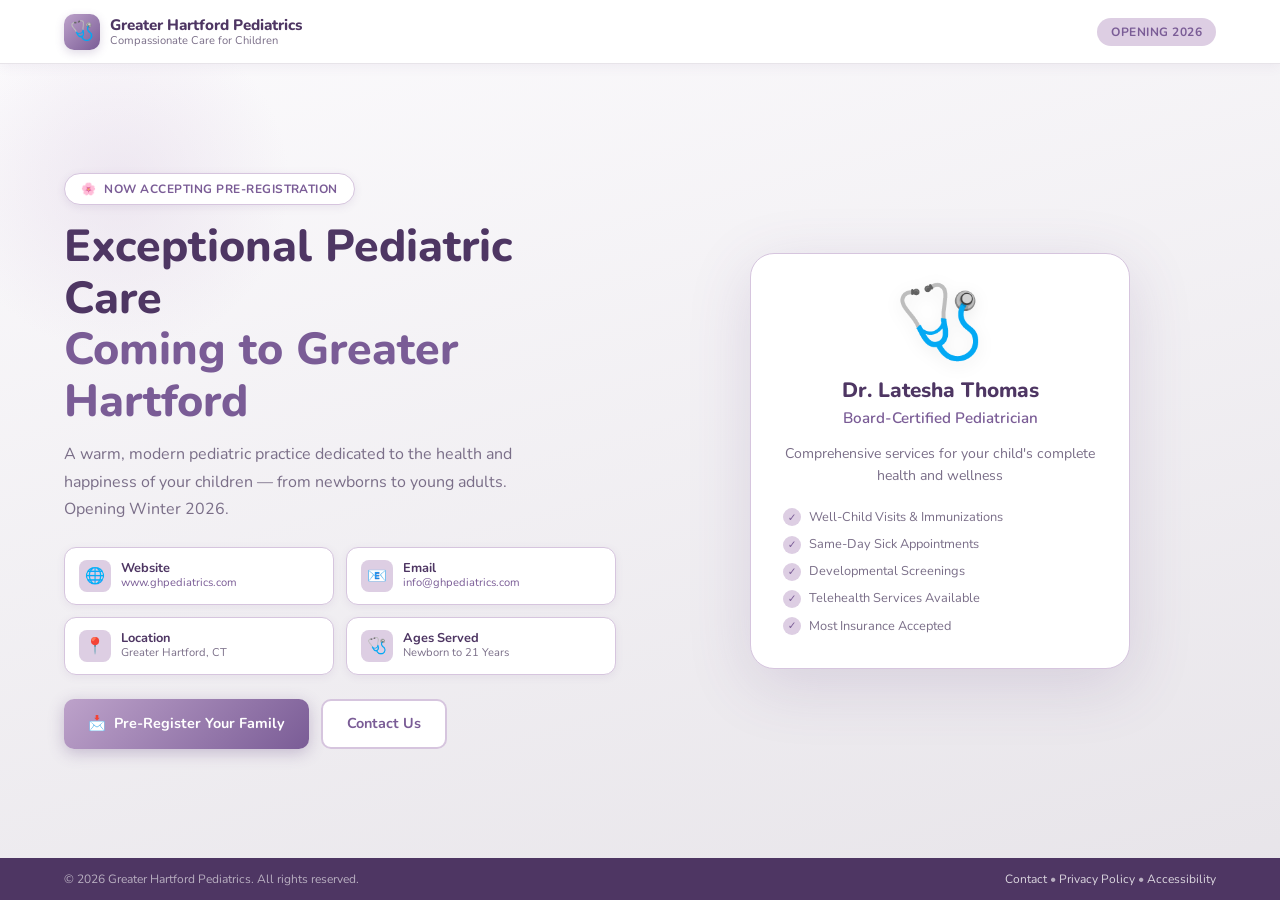
==== index.html @ 03adbbd9 "Add files via upload" ====
<!DOCTYPE html>
<html lang="en">
<head>
  <meta charset="UTF-8" />
  <meta name="viewport" content="width=device-width, initial-scale=1.0" />
  <title>Greater Hartford Pediatrics — Opening 2026 | Compassionate Care for Children</title>
  <meta name="description" content="Greater Hartford Pediatrics is a new pediatric practice opening in 2026, providing comprehensive, compassionate care for children from newborn to age 21.">
  <style>
    @import url('https://fonts.googleapis.com/css2?family=Nunito:wght@400;600;700;800&display=swap');

    *, *::before, *::after { box-sizing: border-box; margin: 0; padding: 0; }

    :root {
      --white:        #FFFFFF;
      --off-white:    #FCFBFD;
      --orchid-light: #E7E4E9;
      --orchid:       #D6C5DE;
      --lavender:     #DDCEE3;
      --purple:       #BDA2CA;
      --purple-dark:  #7a5c96;
      --purple-deep:  #4e3663;
      --text:         #3d2b4e;
      --text-muted:   #7a6e88;
      --font: 'Calibri', 'Nunito', 'Segoe UI', system-ui, sans-serif;
    }

    html, body { height: 100%; overflow: hidden; }
    body {
      font-family: var(--font);
      background: linear-gradient(165deg, var(--off-white) 0%, var(--orchid-light) 100%);
      color: var(--text);
      line-height: 1.5;
      display: flex; flex-direction: column;
    }

    /* Skip to main content for screen readers */
    .skip-link {
      position: absolute; top: -40px; left: 0;
      background: var(--purple-deep); color: #fff;
      padding: 8px 16px; text-decoration: none;
      z-index: 1000; border-radius: 0 0 4px 0;
    }
    .skip-link:focus { top: 0; outline: 3px solid var(--purple); }

    /* Header */
    header {
      background: var(--white);
      border-bottom: 1px solid var(--orchid-light);
      padding: 0 5vw;
      height: 64px;
      display: flex; align-items: center; justify-content: space-between;
      box-shadow: 0 2px 12px rgba(98,68,130,.07);
      flex-shrink: 0;
    }
    .logo {
      display: flex; align-items: center; gap: 10px;
      text-decoration: none; color: var(--purple-deep);
    }
    .logo-mark {
      width: 36px; height: 36px; border-radius: 10px;
      background: linear-gradient(135deg, var(--purple), var(--purple-dark));
      display: flex; align-items: center; justify-content: center;
      font-size: 1.2rem; flex-shrink: 0;
      box-shadow: 0 3px 10px rgba(98,68,130,.2);
    }
    .logo-text { font-size: .95rem; font-weight: 800; line-height: 1.2; }
    .logo-sub { display: block; font-size: .7rem; color: var(--text-muted); font-weight: 400; }
    .status-badge {
      background: var(--lavender); color: var(--purple-dark);
      padding: 5px 14px; border-radius: 20px;
      font-size: .75rem; font-weight: 700; letter-spacing: .04em;
      text-transform: uppercase;
    }

    /* Main content */
    main {
      flex: 1;
      display: grid;
      grid-template-columns: 1fr 1fr;
      align-items: center;
      padding: 0 5vw;
      gap: 48px;
      position: relative;
      overflow: hidden;
    }
    main::before {
      content: '';
      position: absolute; top: -80px; left: -80px;
      width: 400px; height: 400px; border-radius: 50%;
      background: radial-gradient(circle, var(--lavender) 0%, transparent 60%);
      opacity: .4; pointer-events: none;
    }

    /* Content section */
    .content { position: relative; z-index: 1; }
    .chip {
      display: inline-flex; align-items: center; gap: 8px;
      background: var(--white);
      border: 1px solid var(--orchid);
      color: var(--purple-dark);
      padding: 6px 16px; border-radius: 20px;
      font-size: .75rem; font-weight: 700; letter-spacing: .04em;
      text-transform: uppercase; margin-bottom: 16px;
      box-shadow: 0 2px 8px rgba(98,68,130,.1);
    }
    h1 {
      font-size: clamp(1.8rem, 3.5vw, 2.8rem);
      font-weight: 800; line-height: 1.15;
      color: var(--purple-deep);
      margin-bottom: 14px;
    }
    h1 .highlight { color: var(--purple-dark); }
    .tagline {
      font-size: 1rem; color: var(--text-muted);
      max-width: 480px; margin-bottom: 24px;
      line-height: 1.7;
    }

    /* Info grid */
    .info-grid {
      display: grid;
      grid-template-columns: 1fr 1fr;
      gap: 12px;
      margin-bottom: 24px;
    }
    .info-item {
      background: var(--white);
      border: 1px solid var(--orchid);
      border-radius: 12px;
      padding: 12px 14px;
      display: flex; align-items: center; gap: 10px;
      box-shadow: 0 2px 8px rgba(98,68,130,.08);
    }
    .info-icon {
      width: 32px; height: 32px; border-radius: 8px;
      background: var(--lavender);
      display: flex; align-items: center; justify-content: center;
      font-size: 1rem; flex-shrink: 0;
    }
    .info-item .text { flex: 1; }
    .info-item strong {
      display: block; font-size: .8rem; font-weight: 700;
      color: var(--purple-deep); line-height: 1.2;
    }
    .info-item span {
      display: block; font-size: .7rem;
      color: var(--text-muted); line-height: 1.3;
    }
    .info-item a {
      color: var(--purple-dark);
      text-decoration: none;
      transition: color .2s;
    }
    .info-item a:hover { color: var(--purple-deep); text-decoration: underline; }
    .info-item a:focus { outline: 2px solid var(--purple); outline-offset: 2px; }

    /* CTA */
    .cta-buttons {
      display: flex; gap: 12px; flex-wrap: wrap;
    }
    .btn {
      display: inline-flex; align-items: center; gap: 8px;
      padding: 12px 24px; border-radius: 10px;
      font-family: var(--font); font-size: .9rem; font-weight: 700;
      border: none; cursor: pointer;
      text-decoration: none;
      transition: transform .15s, box-shadow .2s, background .2s, border-color .2s;
    }
    .btn:focus-visible { outline: 3px solid var(--purple); outline-offset: 3px; }
    .btn:active { transform: translateY(0); }
    .btn-primary {
      background: linear-gradient(135deg, var(--purple), var(--purple-dark));
      color: #fff;
      box-shadow: 0 4px 16px rgba(98,68,130,.3);
    }
    .btn-primary:hover {
      background: linear-gradient(135deg, var(--purple-dark), var(--purple-deep));
      transform: translateY(-2px);
      box-shadow: 0 8px 24px rgba(98,68,130,.35);
    }
    .btn-secondary {
      background: var(--white);
      color: var(--purple-dark);
      border: 2px solid var(--orchid);
    }
    .btn-secondary:hover {
      border-color: var(--purple);
      background: var(--orchid-light);
      transform: translateY(-2px);
    }

    /* Visual section */
    .visual {
      position: relative; z-index: 1;
      display: flex; align-items: center; justify-content: center;
    }
    .visual-card {
      background: var(--white);
      border-radius: 24px;
      padding: 32px;
      text-align: center;
      max-width: 380px;
      box-shadow: 0 16px 64px rgba(98,68,130,.16);
      border: 1px solid var(--orchid);
    }
    .icon-large {
      font-size: 4.5rem;
      line-height: 1;
      margin-bottom: 20px;
      filter: drop-shadow(0 4px 8px rgba(0,0,0,.08));
    }
    .visual-card h2 {
      font-size: 1.3rem;
      font-weight: 800;
      color: var(--purple-deep);
      margin-bottom: 6px;
      line-height: 1.2;
    }
    .visual-card .subtitle {
      font-size: .95rem;
      font-weight: 600;
      color: var(--purple-dark);
      margin-bottom: 14px;
      line-height: 1.3;
    }
    .visual-card p {
      font-size: .88rem;
      color: var(--text-muted);
      line-height: 1.6;
      margin-bottom: 20px;
    }
    .feature-list {
      list-style: none;
      display: flex;
      flex-direction: column;
      gap: 8px;
      text-align: left;
    }
    .feature-list li {
      display: flex;
      align-items: center;
      gap: 8px;
      font-size: .8rem;
      color: var(--text-muted);
    }
    .check {
      width: 18px; height: 18px;
      background: var(--lavender);
      border-radius: 50%;
      display: flex; align-items: center; justify-content: center;
      color: var(--purple-dark);
      font-size: .65rem;
      font-weight: 700;
      flex-shrink: 0;
    }

    /* Footer */
    footer {
      background: var(--purple-deep);
      color: rgba(255,255,255,.6);
      padding: 12px 5vw;
      display: flex;
      align-items: center;
      justify-content: space-between;
      font-size: .75rem;
      flex-shrink: 0;
      gap: 16px;
      flex-wrap: wrap;
    }
    footer a {
      color: rgba(255,255,255,.8);
      text-decoration: none;
      transition: color .2s;
    }
    footer a:hover { color: #fff; }
    footer a:focus { outline: 2px solid var(--purple); outline-offset: 2px; }

    /* Responsive */
    @media (max-width: 900px) {
      main {
        grid-template-columns: 1fr;
        padding: 24px 5vw;
        gap: 32px;
      }
      .visual { display: none; }
      h1 { font-size: 2rem; }
      .info-grid { grid-template-columns: 1fr; gap: 10px; }
    }
    @media (max-width: 600px) {
      header { padding: 0 4vw; height: 56px; }
      .logo-text { font-size: .85rem; }
      .logo-mark { width: 32px; height: 32px; font-size: 1rem; }
      .status-badge { font-size: .68rem; padding: 4px 10px; }
      main { padding: 20px 4vw; }
      h1 { font-size: 1.6rem; }
      .tagline { font-size: .9rem; }
      .cta-buttons { flex-direction: column; }
      .btn { width: 100%; justify-content: center; }
      footer { font-size: .7rem; padding: 10px 4vw; }
    }

    /* Focus management for accessibility */
    *:focus-visible {
      outline: 2px solid var(--purple);
      outline-offset: 2px;
    }

    /* Ensure sufficient contrast */
    @media (prefers-contrast: high) {
      :root {
        --text: #000;
        --text-muted: #3d2b4e;
        --purple-deep: #2d1a3e;
      }
    }

    /* Reduced motion support */
    @media (prefers-reduced-motion: reduce) {
      *, *::before, *::after {
        animation-duration: 0.01ms !important;
        animation-iteration-count: 1 !important;
        transition-duration: 0.01ms !important;
      }
    }
  </style>
</head>
<body>
  <!-- Skip to main content link for keyboard navigation -->
  <a href="#main-content" class="skip-link">Skip to main content</a>

  <!-- Header -->
  <header role="banner">
    <a href="https://www.ghpediatrics.com" class="logo" aria-label="Greater Hartford Pediatrics Home">
      <div class="logo-mark" role="img" aria-label="Medical care icon">🩺</div>
      <div class="logo-text">
        Greater Hartford Pediatrics
        <span class="logo-sub">Compassionate Care for Children</span>
      </div>
    </a>
    <div class="status-badge" role="status" aria-label="Practice opening status">Opening 2026</div>
  </header>

  <!-- Main content -->
  <main id="main-content" role="main">
    <div class="content">
      <div class="chip" role="status">
        <span aria-hidden="true">🌸</span>
        <span>Now Accepting Pre-Registration</span>
      </div>

      <h1>
        Exceptional Pediatric Care<br>
        <span class="highlight">Coming to Greater Hartford</span>
      </h1>

      <p class="tagline">
        A warm, modern pediatric practice dedicated to the health and happiness of your children — from newborns to young adults. Opening Winter 2026.
      </p>

      <!-- Information grid -->
      <div class="info-grid">
        <div class="info-item">
          <div class="info-icon" aria-hidden="true">🌐</div>
          <div class="text">
            <strong>Website</strong>
            <span><a href="https://www.ghpediatrics.com">www.ghpediatrics.com</a></span>
          </div>
        </div>

        <div class="info-item">
          <div class="info-icon" aria-hidden="true">📧</div>
          <div class="text">
            <strong>Email</strong>
            <span><a href="mailto:info@ghpediatrics.com">info@ghpediatrics.com</a></span>
          </div>
        </div>

        <div class="info-item">
          <div class="info-icon" aria-hidden="true">📍</div>
          <div class="text">
            <strong>Location</strong>
            <span>Greater Hartford, CT</span>
          </div>
        </div>

        <div class="info-item">
          <div class="info-icon" aria-hidden="true">🩺</div>
          <div class="text">
            <strong>Ages Served</strong>
            <span>Newborn to 21 Years</span>
          </div>
        </div>
      </div>

      <!-- Call to action -->
      <div class="cta-buttons">
        <a href="mailto:info@ghpediatrics.com?subject=Pre-Registration%20Interest&body=Dear%20Greater%20Hartford%20Pediatrics%2C%0D%0A%0D%0AI%20would%20like%20to%20pre-register%20my%20family%20for%20your%20practice.%0D%0A%0D%0AParent%20Name%3A%20%0D%0A%0D%0AChildren's%20Ages%3A%20%0D%0A%0D%0AInsurance%20Carrier%3A%20%0D%0A%0D%0ACity%3A%20%0D%0A%0D%0APhone%20Number%3A%20%0D%0A%0D%0AEmail%3A%20%0D%0A%0D%0AThank%20you!" class="btn btn-primary" aria-label="Pre-register your family via email">
          <span aria-hidden="true">📩</span>
          Pre-Register Your Family
        </a>
        <a href="mailto:info@ghpediatrics.com" class="btn btn-secondary" aria-label="Contact us via email">
          Contact Us
        </a>
      </div>
    </div>

    <!-- Visual card -->
    <div class="visual">
      <div class="visual-card">
        <div class="icon-large" role="img" aria-label="Pediatric care icon">🩺</div>
        <h2>Dr. Latesha Thomas</h2>
        <p class="subtitle">Board-Certified Pediatrician</p>
        <p>Comprehensive services for your child's complete health and wellness</p>
        <ul class="feature-list">
          <li><span class="check" aria-hidden="true">✓</span> <span>Well-Child Visits & Immunizations</span></li>
          <li><span class="check" aria-hidden="true">✓</span> <span>Same-Day Sick Appointments</span></li>
          <li><span class="check" aria-hidden="true">✓</span> <span>Developmental Screenings</span></li>
          <li><span class="check" aria-hidden="true">✓</span> <span>Telehealth Services Available</span></li>
          <li><span class="check" aria-hidden="true">✓</span> <span>Most Insurance Accepted</span></li>
        </ul>
      </div>
    </div>
  </main>

  <!-- Footer -->
  <footer role="contentinfo">
    <span>&copy; 2026 Greater Hartford Pediatrics. All rights reserved.</span>
    <nav aria-label="Footer navigation">
      <a href="mailto:info@ghpediatrics.com">Contact</a>
      <span aria-hidden="true">•</span>
      <a href="#privacy">Privacy Policy</a>
      <span aria-hidden="true">•</span>
      <a href="#accessibility">Accessibility</a>
    </nav>
  </footer>

  <script>
    // Form validation for email links (accessibility enhancement)
    document.addEventListener('DOMContentLoaded', function() {
      // Announce dynamic content to screen readers
      const statusBadge = document.querySelector('[role="status"]');
      if (statusBadge) {
        statusBadge.setAttribute('aria-live', 'polite');
      }
    });
  </script>
</body>
</html>
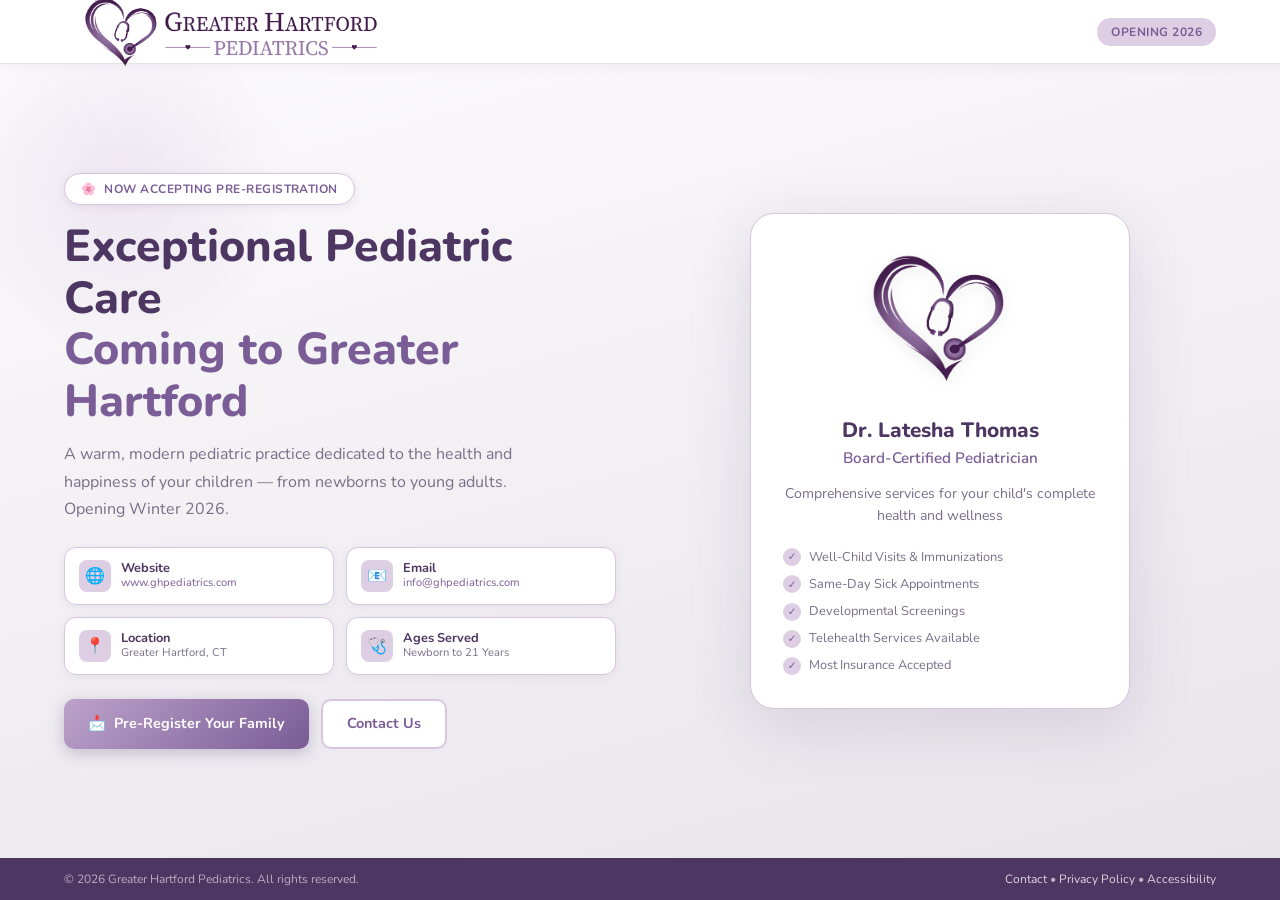
==== commit afdb96aa: "Add files via upload" ====
--- a/index.html
+++ b/index.html
@@ -331,11 +331,7 @@
   <!-- Header -->
   <header role="banner">
     <a href="https://www.ghpediatrics.com" class="logo" aria-label="Greater Hartford Pediatrics Home">
-      <div class="logo-mark" role="img" aria-label="Medical care icon">🩺</div>
-      <div class="logo-text">
-        Greater Hartford Pediatrics
-        <span class="logo-sub">Compassionate Care for Children</span>
-      </div>
+      <img src="icon_brand_horizontal.png" alt="Greater Hartford Pediatrics" style="height: 110px; width: auto;" />
     </a>
     <div class="status-badge" role="status" aria-label="Practice opening status">Opening 2026</div>
   </header>
@@ -394,7 +390,7 @@
 
       <!-- Call to action -->
       <div class="cta-buttons">
-        <a href="mailto:info@ghpediatrics.com?subject=Pre-Registration%20Interest&body=Dear%20Greater%20Hartford%20Pediatrics%2C%0D%0A%0D%0AI%20would%20like%20to%20pre-register%20my%20family%20for%20your%20practice.%0D%0A%0D%0AParent%20Name%3A%20%0D%0A%0D%0AChildren's%20Ages%3A%20%0D%0A%0D%0AInsurance%20Carrier%3A%20%0D%0A%0D%0ACity%3A%20%0D%0A%0D%0APhone%20Number%3A%20%0D%0A%0D%0AEmail%3A%20%0D%0A%0D%0AThank%20you!" class="btn btn-primary" aria-label="Pre-register your family via email">
+        <a href="https://forms.gle/T2b1rYKg3tCvn9UZ8" target="_blank" rel="noopener noreferrer" class="btn btn-primary" aria-label="Pre-register your family">
           <span aria-hidden="true">📩</span>
           Pre-Register Your Family
         </a>
@@ -407,7 +403,7 @@
     <!-- Visual card -->
     <div class="visual">
       <div class="visual-card">
-        <div class="icon-large" role="img" aria-label="Pediatric care icon">🩺</div>
+        <img src="logo.png" alt="Greater Hartford Pediatrics Logo" style="width: 160px; height: auto; margin-bottom: 20px; filter: drop-shadow(0 4px 8px rgba(0,0,0,.08));" />
         <h2>Dr. Latesha Thomas</h2>
         <p class="subtitle">Board-Certified Pediatrician</p>
         <p>Comprehensive services for your child's complete health and wellness</p>
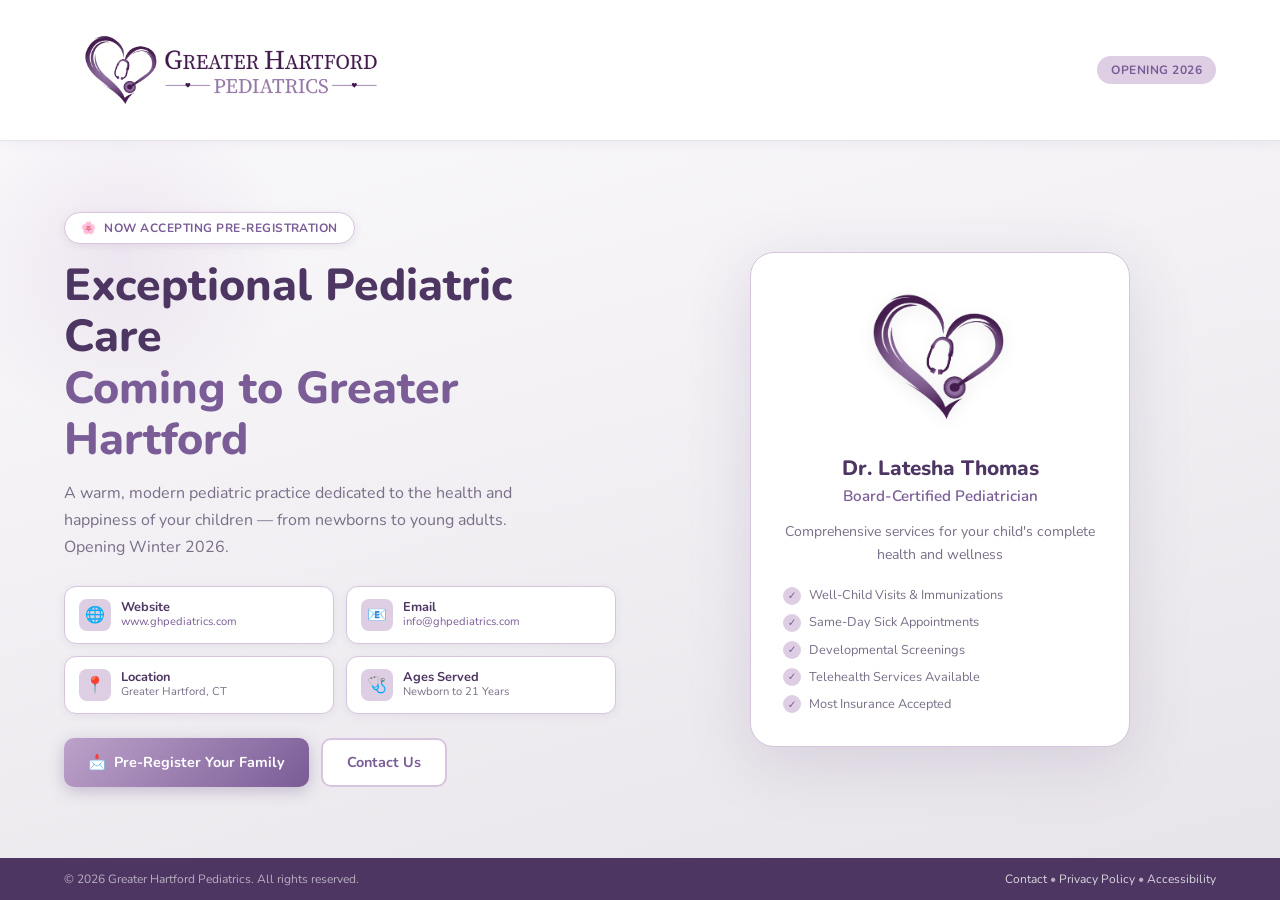
==== commit 09555857: "Add files via upload" ====
--- a/index.html
+++ b/index.html
@@ -46,8 +46,8 @@
     header {
       background: var(--white);
       border-bottom: 1px solid var(--orchid-light);
-      padding: 0 5vw;
-      height: 64px;
+      padding: 15px 5vw;
+      min-height: 80px;
       display: flex; align-items: center; justify-content: space-between;
       box-shadow: 0 2px 12px rgba(98,68,130,.07);
       flex-shrink: 0;
@@ -55,6 +55,11 @@
     .logo {
       display: flex; align-items: center; gap: 10px;
       text-decoration: none; color: var(--purple-deep);
+    }
+    .logo img {
+      height: 110px;
+      width: auto;
+      max-width: 100%;
     }
     .logo-mark {
       width: 36px; height: 36px; border-radius: 10px;
@@ -287,9 +292,8 @@
       .info-grid { grid-template-columns: 1fr; gap: 10px; }
     }
     @media (max-width: 600px) {
-      header { padding: 0 4vw; height: 56px; }
-      .logo-text { font-size: .85rem; }
-      .logo-mark { width: 32px; height: 32px; font-size: 1rem; }
+      header { padding: 12px 4vw; min-height: 60px; }
+      .logo img { height: 70px; }
       .status-badge { font-size: .68rem; padding: 4px 10px; }
       main { padding: 20px 4vw; }
       h1 { font-size: 1.6rem; }
@@ -331,7 +335,7 @@
   <!-- Header -->
   <header role="banner">
     <a href="https://www.ghpediatrics.com" class="logo" aria-label="Greater Hartford Pediatrics Home">
-      <img src="icon_brand_horizontal.png" alt="Greater Hartford Pediatrics" style="height: 110px; width: auto;" />
+      <img src="icon_brand_horizontal.png" alt="Greater Hartford Pediatrics" />
     </a>
     <div class="status-badge" role="status" aria-label="Practice opening status">Opening 2026</div>
   </header>
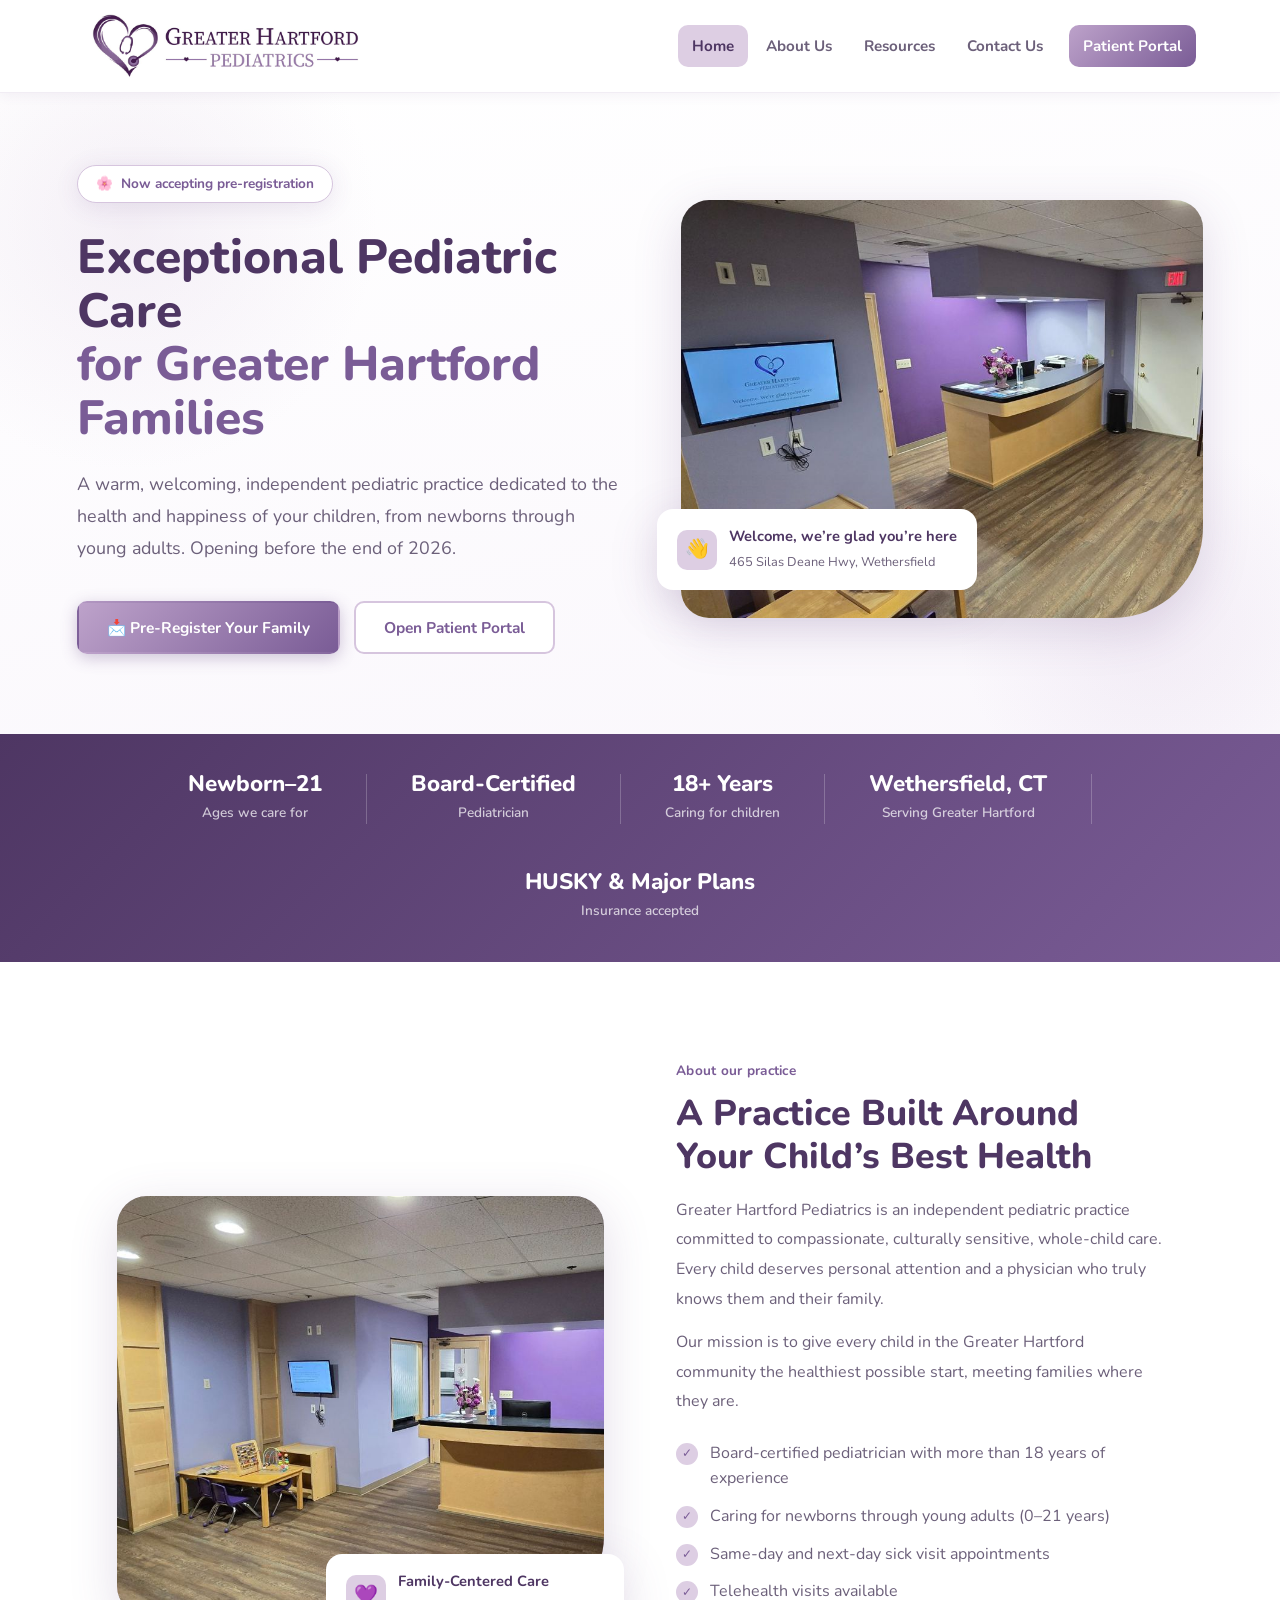
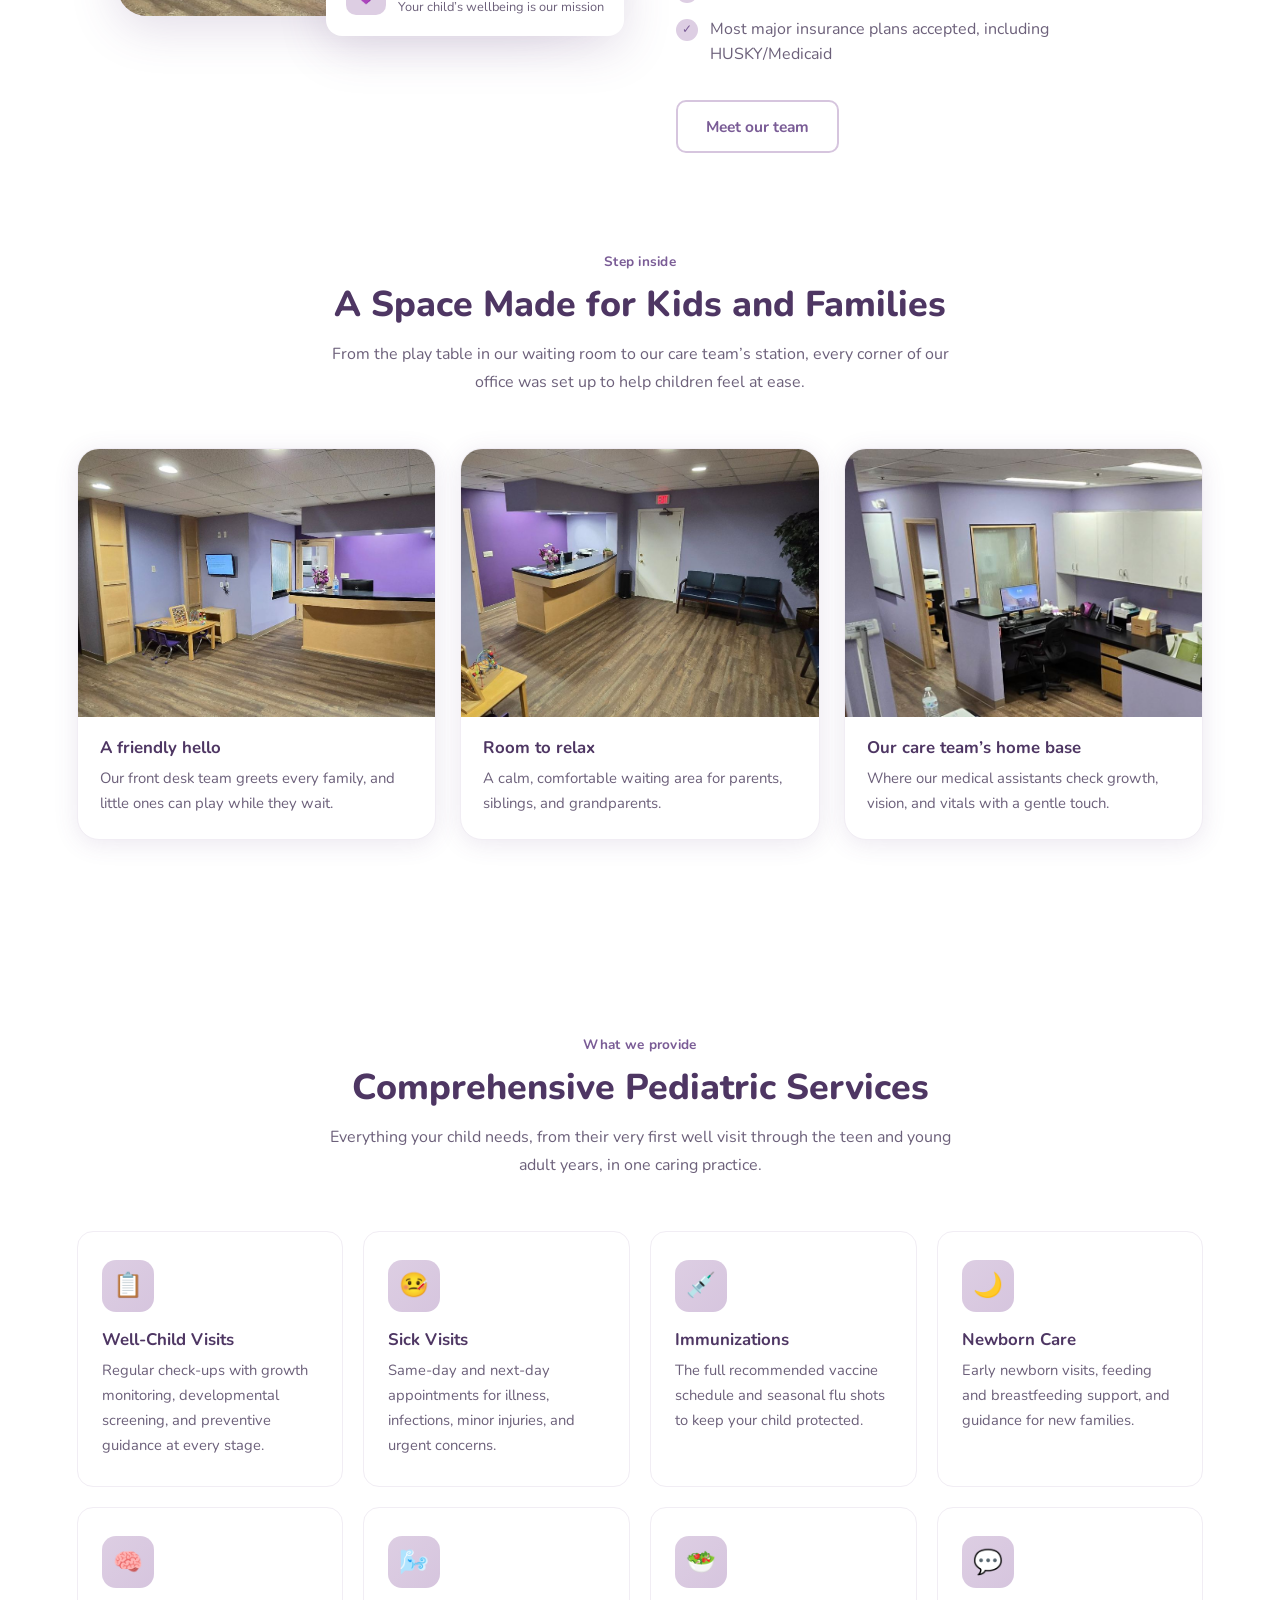
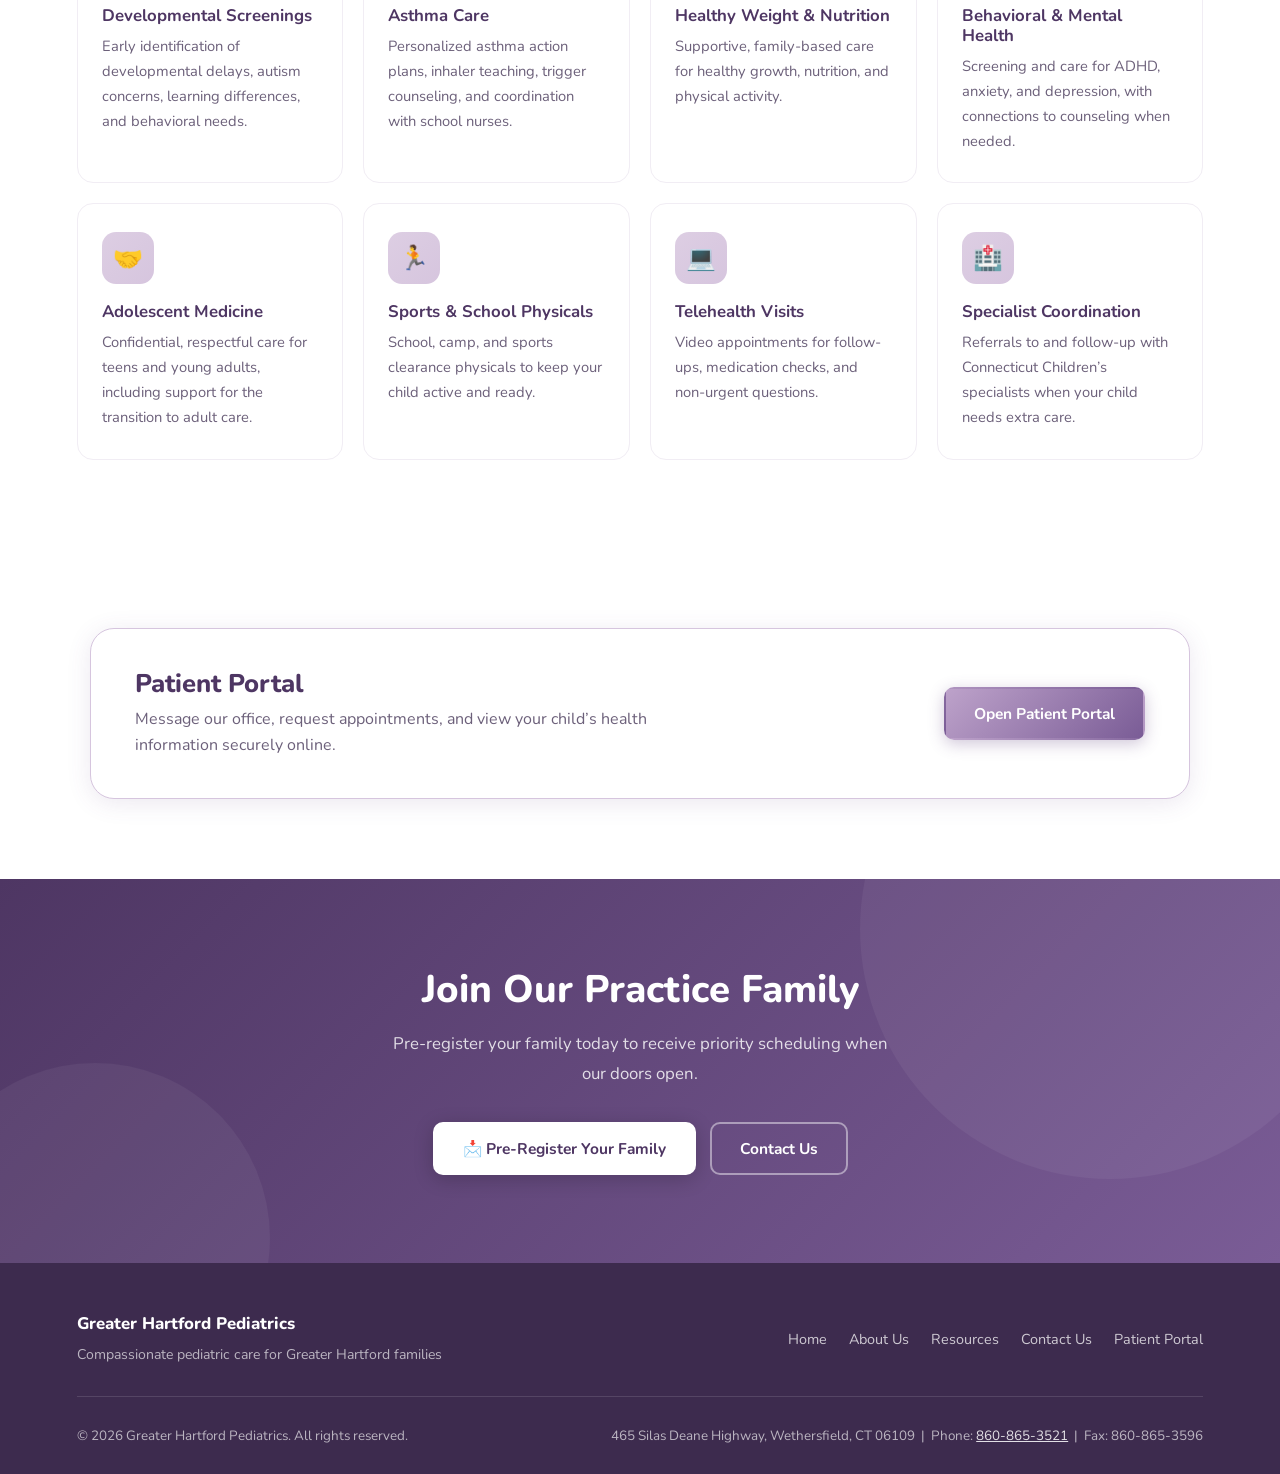
==== commit f556ebed: "Add files via upload" ====
--- a/index.html
+++ b/index.html
@@ -1,448 +1,194 @@
 <!DOCTYPE html>
 <html lang="en">
 <head>
-  <meta charset="UTF-8" />
-  <meta name="viewport" content="width=device-width, initial-scale=1.0" />
-  <title>Greater Hartford Pediatrics — Opening 2026 | Compassionate Care for Children</title>
-  <meta name="description" content="Greater Hartford Pediatrics is a new pediatric practice opening in 2026, providing comprehensive, compassionate care for children from newborn to age 21.">
-  <style>
-    @import url('https://fonts.googleapis.com/css2?family=Nunito:wght@400;600;700;800&display=swap');
-
-    *, *::before, *::after { box-sizing: border-box; margin: 0; padding: 0; }
-
-    :root {
-      --white:        #FFFFFF;
-      --off-white:    #FCFBFD;
-      --orchid-light: #E7E4E9;
-      --orchid:       #D6C5DE;
-      --lavender:     #DDCEE3;
-      --purple:       #BDA2CA;
-      --purple-dark:  #7a5c96;
-      --purple-deep:  #4e3663;
-      --text:         #3d2b4e;
-      --text-muted:   #7a6e88;
-      --font: 'Calibri', 'Nunito', 'Segoe UI', system-ui, sans-serif;
-    }
-
-    html, body { height: 100%; overflow: hidden; }
-    body {
-      font-family: var(--font);
-      background: linear-gradient(165deg, var(--off-white) 0%, var(--orchid-light) 100%);
-      color: var(--text);
-      line-height: 1.5;
-      display: flex; flex-direction: column;
-    }
-
-    /* Skip to main content for screen readers */
-    .skip-link {
-      position: absolute; top: -40px; left: 0;
-      background: var(--purple-deep); color: #fff;
-      padding: 8px 16px; text-decoration: none;
-      z-index: 1000; border-radius: 0 0 4px 0;
-    }
-    .skip-link:focus { top: 0; outline: 3px solid var(--purple); }
-
-    /* Header */
-    header {
-      background: var(--white);
-      border-bottom: 1px solid var(--orchid-light);
-      padding: 15px 5vw;
-      min-height: 80px;
-      display: flex; align-items: center; justify-content: space-between;
-      box-shadow: 0 2px 12px rgba(98,68,130,.07);
-      flex-shrink: 0;
-    }
-    .logo {
-      display: flex; align-items: center; gap: 10px;
-      text-decoration: none; color: var(--purple-deep);
-    }
-    .logo img {
-      height: 110px;
-      width: auto;
-      max-width: 100%;
-    }
-    .logo-mark {
-      width: 36px; height: 36px; border-radius: 10px;
-      background: linear-gradient(135deg, var(--purple), var(--purple-dark));
-      display: flex; align-items: center; justify-content: center;
-      font-size: 1.2rem; flex-shrink: 0;
-      box-shadow: 0 3px 10px rgba(98,68,130,.2);
-    }
-    .logo-text { font-size: .95rem; font-weight: 800; line-height: 1.2; }
-    .logo-sub { display: block; font-size: .7rem; color: var(--text-muted); font-weight: 400; }
-    .status-badge {
-      background: var(--lavender); color: var(--purple-dark);
-      padding: 5px 14px; border-radius: 20px;
-      font-size: .75rem; font-weight: 700; letter-spacing: .04em;
-      text-transform: uppercase;
-    }
-
-    /* Main content */
-    main {
-      flex: 1;
-      display: grid;
-      grid-template-columns: 1fr 1fr;
-      align-items: center;
-      padding: 0 5vw;
-      gap: 48px;
-      position: relative;
-      overflow: hidden;
-    }
-    main::before {
-      content: '';
-      position: absolute; top: -80px; left: -80px;
-      width: 400px; height: 400px; border-radius: 50%;
-      background: radial-gradient(circle, var(--lavender) 0%, transparent 60%);
-      opacity: .4; pointer-events: none;
-    }
-
-    /* Content section */
-    .content { position: relative; z-index: 1; }
-    .chip {
-      display: inline-flex; align-items: center; gap: 8px;
-      background: var(--white);
-      border: 1px solid var(--orchid);
-      color: var(--purple-dark);
-      padding: 6px 16px; border-radius: 20px;
-      font-size: .75rem; font-weight: 700; letter-spacing: .04em;
-      text-transform: uppercase; margin-bottom: 16px;
-      box-shadow: 0 2px 8px rgba(98,68,130,.1);
-    }
-    h1 {
-      font-size: clamp(1.8rem, 3.5vw, 2.8rem);
-      font-weight: 800; line-height: 1.15;
-      color: var(--purple-deep);
-      margin-bottom: 14px;
-    }
-    h1 .highlight { color: var(--purple-dark); }
-    .tagline {
-      font-size: 1rem; color: var(--text-muted);
-      max-width: 480px; margin-bottom: 24px;
-      line-height: 1.7;
-    }
-
-    /* Info grid */
-    .info-grid {
-      display: grid;
-      grid-template-columns: 1fr 1fr;
-      gap: 12px;
-      margin-bottom: 24px;
-    }
-    .info-item {
-      background: var(--white);
-      border: 1px solid var(--orchid);
-      border-radius: 12px;
-      padding: 12px 14px;
-      display: flex; align-items: center; gap: 10px;
-      box-shadow: 0 2px 8px rgba(98,68,130,.08);
-    }
-    .info-icon {
-      width: 32px; height: 32px; border-radius: 8px;
-      background: var(--lavender);
-      display: flex; align-items: center; justify-content: center;
-      font-size: 1rem; flex-shrink: 0;
-    }
-    .info-item .text { flex: 1; }
-    .info-item strong {
-      display: block; font-size: .8rem; font-weight: 700;
-      color: var(--purple-deep); line-height: 1.2;
-    }
-    .info-item span {
-      display: block; font-size: .7rem;
-      color: var(--text-muted); line-height: 1.3;
-    }
-    .info-item a {
-      color: var(--purple-dark);
-      text-decoration: none;
-      transition: color .2s;
-    }
-    .info-item a:hover { color: var(--purple-deep); text-decoration: underline; }
-    .info-item a:focus { outline: 2px solid var(--purple); outline-offset: 2px; }
-
-    /* CTA */
-    .cta-buttons {
-      display: flex; gap: 12px; flex-wrap: wrap;
-    }
-    .btn {
-      display: inline-flex; align-items: center; gap: 8px;
-      padding: 12px 24px; border-radius: 10px;
-      font-family: var(--font); font-size: .9rem; font-weight: 700;
-      border: none; cursor: pointer;
-      text-decoration: none;
-      transition: transform .15s, box-shadow .2s, background .2s, border-color .2s;
-    }
-    .btn:focus-visible { outline: 3px solid var(--purple); outline-offset: 3px; }
-    .btn:active { transform: translateY(0); }
-    .btn-primary {
-      background: linear-gradient(135deg, var(--purple), var(--purple-dark));
-      color: #fff;
-      box-shadow: 0 4px 16px rgba(98,68,130,.3);
-    }
-    .btn-primary:hover {
-      background: linear-gradient(135deg, var(--purple-dark), var(--purple-deep));
-      transform: translateY(-2px);
-      box-shadow: 0 8px 24px rgba(98,68,130,.35);
-    }
-    .btn-secondary {
-      background: var(--white);
-      color: var(--purple-dark);
-      border: 2px solid var(--orchid);
-    }
-    .btn-secondary:hover {
-      border-color: var(--purple);
-      background: var(--orchid-light);
-      transform: translateY(-2px);
-    }
-
-    /* Visual section */
-    .visual {
-      position: relative; z-index: 1;
-      display: flex; align-items: center; justify-content: center;
-    }
-    .visual-card {
-      background: var(--white);
-      border-radius: 24px;
-      padding: 32px;
-      text-align: center;
-      max-width: 380px;
-      box-shadow: 0 16px 64px rgba(98,68,130,.16);
-      border: 1px solid var(--orchid);
-    }
-    .icon-large {
-      font-size: 4.5rem;
-      line-height: 1;
-      margin-bottom: 20px;
-      filter: drop-shadow(0 4px 8px rgba(0,0,0,.08));
-    }
-    .visual-card h2 {
-      font-size: 1.3rem;
-      font-weight: 800;
-      color: var(--purple-deep);
-      margin-bottom: 6px;
-      line-height: 1.2;
-    }
-    .visual-card .subtitle {
-      font-size: .95rem;
-      font-weight: 600;
-      color: var(--purple-dark);
-      margin-bottom: 14px;
-      line-height: 1.3;
-    }
-    .visual-card p {
-      font-size: .88rem;
-      color: var(--text-muted);
-      line-height: 1.6;
-      margin-bottom: 20px;
-    }
-    .feature-list {
-      list-style: none;
-      display: flex;
-      flex-direction: column;
-      gap: 8px;
-      text-align: left;
-    }
-    .feature-list li {
-      display: flex;
-      align-items: center;
-      gap: 8px;
-      font-size: .8rem;
-      color: var(--text-muted);
-    }
-    .check {
-      width: 18px; height: 18px;
-      background: var(--lavender);
-      border-radius: 50%;
-      display: flex; align-items: center; justify-content: center;
-      color: var(--purple-dark);
-      font-size: .65rem;
-      font-weight: 700;
-      flex-shrink: 0;
-    }
-
-    /* Footer */
-    footer {
-      background: var(--purple-deep);
-      color: rgba(255,255,255,.6);
-      padding: 12px 5vw;
-      display: flex;
-      align-items: center;
-      justify-content: space-between;
-      font-size: .75rem;
-      flex-shrink: 0;
-      gap: 16px;
-      flex-wrap: wrap;
-    }
-    footer a {
-      color: rgba(255,255,255,.8);
-      text-decoration: none;
-      transition: color .2s;
-    }
-    footer a:hover { color: #fff; }
-    footer a:focus { outline: 2px solid var(--purple); outline-offset: 2px; }
-
-    /* Responsive */
-    @media (max-width: 900px) {
-      main {
-        grid-template-columns: 1fr;
-        padding: 24px 5vw;
-        gap: 32px;
-      }
-      .visual { display: none; }
-      h1 { font-size: 2rem; }
-      .info-grid { grid-template-columns: 1fr; gap: 10px; }
-    }
-    @media (max-width: 600px) {
-      header { padding: 12px 4vw; min-height: 60px; }
-      .logo img { height: 70px; }
-      .status-badge { font-size: .68rem; padding: 4px 10px; }
-      main { padding: 20px 4vw; }
-      h1 { font-size: 1.6rem; }
-      .tagline { font-size: .9rem; }
-      .cta-buttons { flex-direction: column; }
-      .btn { width: 100%; justify-content: center; }
-      footer { font-size: .7rem; padding: 10px 4vw; }
-    }
-
-    /* Focus management for accessibility */
-    *:focus-visible {
-      outline: 2px solid var(--purple);
-      outline-offset: 2px;
-    }
-
-    /* Ensure sufficient contrast */
-    @media (prefers-contrast: high) {
-      :root {
-        --text: #000;
-        --text-muted: #3d2b4e;
-        --purple-deep: #2d1a3e;
-      }
-    }
-
-    /* Reduced motion support */
-    @media (prefers-reduced-motion: reduce) {
-      *, *::before, *::after {
-        animation-duration: 0.01ms !important;
-        animation-iteration-count: 1 !important;
-        transition-duration: 0.01ms !important;
-      }
-    }
-  </style>
+<meta charset="UTF-8" />
+<meta name="viewport" content="width=device-width, initial-scale=1, viewport-fit=cover" />
+<title>Greater Hartford Pediatrics | Pediatrician in Wethersfield, CT</title>
+<meta name="description" content="Greater Hartford Pediatrics, 465 Silas Deane Highway, Wethersfield, CT. Compassionate pediatric care for children from newborn through age 21. Call 860-865-3521." />
+<link rel="preconnect" href="https://fonts.googleapis.com" />
+<link rel="preconnect" href="https://fonts.gstatic.com" crossorigin />
+<link href="https://fonts.googleapis.com/css2?family=Nunito:wght@400;600;700;800&display=swap" rel="stylesheet" />
+<link rel="stylesheet" href="styles.css" />
+<link rel="icon" type="image/png" href="images/favicon.png" />
+<link rel="apple-touch-icon" href="images/apple-touch-icon.png" />
 </head>
 <body>
-  <!-- Skip to main content link for keyboard navigation -->
-  <a href="#main-content" class="skip-link">Skip to main content</a>
+<a href="#main" class="skip-link">Skip to main content</a>
 
-  <!-- Header -->
-  <header role="banner">
-    <a href="https://www.ghpediatrics.com" class="logo" aria-label="Greater Hartford Pediatrics Home">
-      <img src="icon_brand_horizontal.png" alt="Greater Hartford Pediatrics" />
+<!-- ══ NAV ══════════════════════════════════ -->
+<nav class="site-nav" aria-label="Main">
+  <div class="nav-inner">
+    <a href="index.html" class="nav-brand" aria-label="Greater Hartford Pediatrics home">
+      <img src="images/logo-horizontal.png" alt="Greater Hartford Pediatrics" />
     </a>
-    <div class="status-badge" role="status" aria-label="Practice opening status">Opening 2026</div>
-  </header>
+    <button class="menu-toggle" aria-expanded="false" aria-controls="nav-links">Menu</button>
+    <ul class="nav-links" id="nav-links">
+      <li><a href="index.html" aria-current="page">Home</a></li>
+      <li><a href="about.html">About Us</a></li>
+      <li><a href="resources.html">Resources</a></li>
+      <li><a href="contact.html">Contact Us</a></li>
+      <li><a href="https://portal.letsdevelo.com/ghpediatrics" class="portal-link" target="_blank" rel="noopener noreferrer">Patient Portal</a></li>
+    </ul>
+  </div>
+</nav>
 
-  <!-- Main content -->
-  <main id="main-content" role="main">
-    <div class="content">
-      <div class="chip" role="status">
-        <span aria-hidden="true">🌸</span>
-        <span>Now Accepting Pre-Registration</span>
+<main id="main">
+<section id="page-home" data-page="home" aria-label="Home">
+
+  <div class="hero hero-split">
+    <div class="hero-inner">
+      <div>
+      <div class="hero-chip"><span aria-hidden="true">🌸</span> Now accepting pre-registration</div>
+      <h1>Exceptional Pediatric Care <span>for Greater Hartford Families</span></h1>
+      <p class="hero-sub">
+        A warm, welcoming, independent pediatric practice dedicated to the health and happiness of your children, from newborns through young adults. Opening before the end of 2026.
+      </p>
+      <div class="btn-row">
+        <a href="https://forms.gle/T2b1rYKg3tCvn9UZ8" target="_blank" rel="noopener noreferrer" class="btn btn-primary">📩 Pre-Register Your Family</a>
+        <a href="https://portal.letsdevelo.com/ghpediatrics" target="_blank" rel="noopener noreferrer" class="btn btn-secondary">Open Patient Portal</a>
       </div>
-
-      <h1>
-        Exceptional Pediatric Care<br>
-        <span class="highlight">Coming to Greater Hartford</span>
-      </h1>
-
-      <p class="tagline">
-        A warm, modern pediatric practice dedicated to the health and happiness of your children — from newborns to young adults. Opening Winter 2026.
-      </p>
-
-      <!-- Information grid -->
-      <div class="info-grid">
-        <div class="info-item">
-          <div class="info-icon" aria-hidden="true">🌐</div>
-          <div class="text">
-            <strong>Website</strong>
-            <span><a href="https://www.ghpediatrics.com">www.ghpediatrics.com</a></span>
-          </div>
-        </div>
-
-        <div class="info-item">
-          <div class="info-icon" aria-hidden="true">📧</div>
-          <div class="text">
-            <strong>Email</strong>
-            <span><a href="mailto:info@ghpediatrics.com">info@ghpediatrics.com</a></span>
-          </div>
-        </div>
-
-        <div class="info-item">
-          <div class="info-icon" aria-hidden="true">📍</div>
-          <div class="text">
-            <strong>Location</strong>
-            <span>Greater Hartford, CT</span>
-          </div>
-        </div>
-
-        <div class="info-item">
-          <div class="info-icon" aria-hidden="true">🩺</div>
-          <div class="text">
-            <strong>Ages Served</strong>
-            <span>Newborn to 21 Years</span>
-          </div>
+      </div>
+      <div class="hero-photo">
+        <img src="images/office-waiting-room.jpg" alt="The bright, welcoming waiting room at Greater Hartford Pediatrics, with a welcome screen and front desk" />
+        <div class="about-float">
+          <div class="af-icon" aria-hidden="true">👋</div>
+          <div><strong>Welcome, we’re glad you’re here</strong><span>465 Silas Deane Hwy, Wethersfield</span></div>
         </div>
       </div>
+    </div>
+  </div>
 
-      <!-- Call to action -->
-      <div class="cta-buttons">
-        <a href="https://forms.gle/T2b1rYKg3tCvn9UZ8" target="_blank" rel="noopener noreferrer" class="btn btn-primary" aria-label="Pre-register your family">
-          <span aria-hidden="true">📩</span>
-          Pre-Register Your Family
-        </a>
-        <a href="mailto:info@ghpediatrics.com" class="btn btn-secondary" aria-label="Contact us via email">
-          Contact Us
-        </a>
+  <div class="opening-strip">
+    <div class="os-item"><strong>Newborn–21</strong><span>Ages we care for</span></div>
+    <div class="os-divider"></div>
+    <div class="os-item"><strong>Board-Certified</strong><span>Pediatrician</span></div>
+    <div class="os-divider"></div>
+    <div class="os-item"><strong>18+ Years</strong><span>Caring for children</span></div>
+    <div class="os-divider"></div>
+    <div class="os-item"><strong>Wethersfield, CT</strong><span>Serving Greater Hartford</span></div>
+    <div class="os-divider"></div>
+    <div class="os-item"><strong>HUSKY &amp; Major Plans</strong><span>Insurance accepted</span></div>
+  </div>
+
+  <div class="about">
+    <div class="about-visual">
+      <div class="about-blob photo">
+        <img src="images/office-front-desk.jpg" alt="Our front desk and kid-sized play table" />
+      </div>
+      <div class="about-float">
+        <div class="af-icon" aria-hidden="true">💜</div>
+        <div>
+          <strong>Family-Centered Care</strong>
+          <span>Your child’s wellbeing is our mission</span>
+        </div>
       </div>
     </div>
+    <div class="about-content">
+      <span class="section-label">About our practice</span>
+      <h2>A Practice Built Around Your Child’s Best Health</h2>
+      <p>Greater Hartford Pediatrics is an independent pediatric practice committed to compassionate, culturally sensitive, whole-child care. Every child deserves personal attention and a physician who truly knows them and their family.</p>
+      <p>Our mission is to give every child in the Greater Hartford community the healthiest possible start, meeting families where they are.</p>
+      <ul class="about-list">
+        <li><span class="check" aria-hidden="true">✓</span> Board-certified pediatrician with more than 18 years of experience</li>
+        <li><span class="check" aria-hidden="true">✓</span> Caring for newborns through young adults (0–21 years)</li>
+        <li><span class="check" aria-hidden="true">✓</span> Same-day and next-day sick visit appointments</li>
+        <li><span class="check" aria-hidden="true">✓</span> Telehealth visits available</li>
+        <li><span class="check" aria-hidden="true">✓</span> Most major insurance plans accepted, including HUSKY/Medicaid</li>
+      </ul>
+      <a href="about.html" class="btn btn-secondary">Meet our team</a>
+    </div>
+  </div>
 
-    <!-- Visual card -->
-    <div class="visual">
-      <div class="visual-card">
-        <img src="logo.png" alt="Greater Hartford Pediatrics Logo" style="width: 160px; height: auto; margin-bottom: 20px; filter: drop-shadow(0 4px 8px rgba(0,0,0,.08));" />
-        <h2>Dr. Latesha Thomas</h2>
-        <p class="subtitle">Board-Certified Pediatrician</p>
-        <p>Comprehensive services for your child's complete health and wellness</p>
-        <ul class="feature-list">
-          <li><span class="check" aria-hidden="true">✓</span> <span>Well-Child Visits & Immunizations</span></li>
-          <li><span class="check" aria-hidden="true">✓</span> <span>Same-Day Sick Appointments</span></li>
-          <li><span class="check" aria-hidden="true">✓</span> <span>Developmental Screenings</span></li>
-          <li><span class="check" aria-hidden="true">✓</span> <span>Telehealth Services Available</span></li>
-          <li><span class="check" aria-hidden="true">✓</span> <span>Most Insurance Accepted</span></li>
-        </ul>
+
+  <section class="gallery" aria-labelledby="gallery-title">
+    <div class="section-header">
+      <span class="section-label">Step inside</span>
+      <h2 id="gallery-title">A Space Made for Kids and Families</h2>
+      <p>From the play table in our waiting room to our care team’s station, every corner of our office was set up to help children feel at ease.</p>
+    </div>
+    <div class="gallery-grid">
+      <figure><img src="images/office-front-desk.jpg" alt="Kid-sized table and toys beside the front desk" style="object-position: 28% 50%;" /><figcaption><strong>A friendly hello</strong><span>Our front desk team greets every family, and little ones can play while they wait.</span></figcaption></figure>
+      <figure><img src="images/office-waiting-room.jpg" alt="Waiting room with comfortable seating" style="object-position: 72% 50%;" /><figcaption><strong>Room to relax</strong><span>A calm, comfortable waiting area for parents, siblings, and grandparents.</span></figcaption></figure>
+      <figure><img src="images/office-care-station.jpg" alt="Care team station with height scale and vision chart" style="object-position: 45% 50%;" /><figcaption><strong>Our care team’s home base</strong><span>Where our medical assistants check growth, vision, and vitals with a gentle touch.</span></figcaption></figure>
+    </div>
+  </section>
+  <section class="services" style="background: var(--surface);">
+    <div class="section-header">
+      <span class="section-label">What we provide</span>
+      <h2>Comprehensive Pediatric Services</h2>
+      <p>Everything your child needs, from their very first well visit through the teen and young adult years, in one caring practice.</p>
+    </div>
+    <div class="services-grid">
+      <div class="svc-card"><div class="svc-icon" aria-hidden="true">📋</div><h3>Well-Child Visits</h3><p>Regular check-ups with growth monitoring, developmental screening, and preventive guidance at every stage.</p></div>
+      <div class="svc-card"><div class="svc-icon" aria-hidden="true">🤒</div><h3>Sick Visits</h3><p>Same-day and next-day appointments for illness, infections, minor injuries, and urgent concerns.</p></div>
+      <div class="svc-card"><div class="svc-icon" aria-hidden="true">💉</div><h3>Immunizations</h3><p>The full recommended vaccine schedule and seasonal flu shots to keep your child protected.</p></div>
+      <div class="svc-card"><div class="svc-icon" aria-hidden="true">🌙</div><h3>Newborn Care</h3><p>Early newborn visits, feeding and breastfeeding support, and guidance for new families.</p></div>
+      <div class="svc-card"><div class="svc-icon" aria-hidden="true">🧠</div><h3>Developmental Screenings</h3><p>Early identification of developmental delays, autism concerns, learning differences, and behavioral needs.</p></div>
+      <div class="svc-card"><div class="svc-icon" aria-hidden="true">🌬️</div><h3>Asthma Care</h3><p>Personalized asthma action plans, inhaler teaching, trigger counseling, and coordination with school nurses.</p></div>
+      <div class="svc-card"><div class="svc-icon" aria-hidden="true">🥗</div><h3>Healthy Weight &amp; Nutrition</h3><p>Supportive, family-based care for healthy growth, nutrition, and physical activity.</p></div>
+      <div class="svc-card"><div class="svc-icon" aria-hidden="true">💬</div><h3>Behavioral &amp; Mental Health</h3><p>Screening and care for ADHD, anxiety, and depression, with connections to counseling when needed.</p></div>
+      <div class="svc-card"><div class="svc-icon" aria-hidden="true">🤝</div><h3>Adolescent Medicine</h3><p>Confidential, respectful care for teens and young adults, including support for the transition to adult care.</p></div>
+      <div class="svc-card"><div class="svc-icon" aria-hidden="true">🏃</div><h3>Sports &amp; School Physicals</h3><p>School, camp, and sports clearance physicals to keep your child active and ready.</p></div>
+      <div class="svc-card"><div class="svc-icon" aria-hidden="true">💻</div><h3>Telehealth Visits</h3><p>Video appointments for follow-ups, medication checks, and non-urgent questions.</p></div>
+      <div class="svc-card"><div class="svc-icon" aria-hidden="true">🏥</div><h3>Specialist Coordination</h3><p>Referrals to and follow-up with Connecticut Children’s specialists when your child needs extra care.</p></div>
+    </div>
+  </section>
+
+  <section class="services" style="padding-top: 72px; padding-bottom: 0;" aria-label="Patient portal">
+    <div class="portal-band" style="padding: 0;">
+      <div class="portal-card">
+        <div>
+          <h2>Patient Portal</h2>
+          <p>Message our office, request appointments, and view your child’s health information securely online.</p>
+        </div>
+        <a href="https://portal.letsdevelo.com/ghpediatrics" target="_blank" rel="noopener noreferrer" class="btn btn-primary">Open Patient Portal</a>
       </div>
     </div>
-  </main>
+  </section>
+  <div style="height: 80px;"></div>
 
-  <!-- Footer -->
-  <footer role="contentinfo">
-    <span>&copy; 2026 Greater Hartford Pediatrics. All rights reserved.</span>
-    <nav aria-label="Footer navigation">
-      <a href="mailto:info@ghpediatrics.com">Contact</a>
-      <span aria-hidden="true">•</span>
-      <a href="#privacy">Privacy Policy</a>
-      <span aria-hidden="true">•</span>
-      <a href="#accessibility">Accessibility</a>
+  <section class="contact-cta">
+    <h2>Join Our Practice Family</h2>
+    <p>Pre-register your family today to receive priority scheduling when our doors open.</p>
+    <div class="btn-row">
+      <a href="https://forms.gle/T2b1rYKg3tCvn9UZ8" target="_blank" rel="noopener noreferrer" class="btn btn-white-solid">📩 Pre-Register Your Family</a>
+      <a href="contact.html" class="btn btn-outline-white">Contact Us</a>
+    </div>
+  </section>
+</section>
+</main>
+
+<!-- ══ FOOTER ══════════════════════════════ -->
+<footer>
+  <div class="footer-top">
+    <div class="footer-brand">
+      <strong>Greater Hartford Pediatrics</strong>
+      <span>Compassionate pediatric care for Greater Hartford families</span>
+    </div>
+    <nav class="footer-links" aria-label="Footer">
+      <a href="index.html">Home</a>
+      <a href="about.html">About Us</a>
+      <a href="resources.html">Resources</a>
+      <a href="contact.html">Contact Us</a>
+      <a href="https://portal.letsdevelo.com/ghpediatrics" target="_blank" rel="noopener noreferrer">Patient Portal</a>
     </nav>
-  </footer>
+  </div>
+  <div class="footer-bottom">
+    <span>© 2026 Greater Hartford Pediatrics. All rights reserved.</span>
+    <span>465 Silas Deane Highway, Wethersfield, CT 06109 &nbsp;|&nbsp; Phone: <a href="tel:+18608653521" style="color:rgba(255,255,255,.85);">860-865-3521</a> &nbsp;|&nbsp; Fax: 860-865-3596</span>
+  </div>
+</footer>
 
-  <script>
-    // Form validation for email links (accessibility enhancement)
-    document.addEventListener('DOMContentLoaded', function() {
-      // Announce dynamic content to screen readers
-      const statusBadge = document.querySelector('[role="status"]');
-      if (statusBadge) {
-        statusBadge.setAttribute('aria-live', 'polite');
-      }
+
+<script>
+  (function () {
+    var links = document.getElementById('nav-links');
+    var toggle = document.querySelector('.menu-toggle');
+    toggle.addEventListener('click', function () {
+      var open = links.classList.toggle('open');
+      toggle.setAttribute('aria-expanded', open ? 'true' : 'false');
     });
-  </script>
+  })();
+</script>
 </body>
 </html>
--- a/styles.css
+++ b/styles.css
@@ -0,0 +1,466 @@
+  *, *::before, *::after { box-sizing: border-box; margin: 0; padding: 0; }
+
+  :root {
+    color-scheme: light;
+    --white:        #FFFFFF;
+    --surface:      #FFFFFF;
+    --off-white:    #FFFFFF;
+    --orchid-light: #F1EDF4;
+    --orchid:       #D6C5DE;
+    --lavender:     #DDCEE3;
+    --purple:       #BDA2CA;
+    --purple-dark:  #7a5c96;
+    --purple-deeper:#4e3663;
+    --text:         #3d2b4e;
+    --text-muted:   #6c607a;
+    --text-light:   #8f839c;
+    --band-1:       #4e3663;
+    --band-2:       #7a5c96;
+    --footer-bg:    #3d2b4e;
+    --logo-pill:    transparent;
+    --radius: 16px;
+    --shadow: 0 4px 24px rgba(98, 68, 130, .12);
+    --shadow-lg: 0 12px 48px rgba(98, 68, 130, .18);
+    --font: 'Nunito', 'Calibri', 'Segoe UI', system-ui, -apple-system, sans-serif;
+
+    box-sizing: border-box;
+    padding-top: env(safe-area-inset-top, 0px);
+    padding-bottom: env(safe-area-inset-bottom, 0px);
+  }
+
+  html { scroll-behavior: smooth; scroll-padding-top: env(safe-area-inset-top, 0px); }
+  body {
+    font-family: var(--font);
+    background: var(--off-white);
+    color: var(--text);
+    line-height: 1.6;
+    min-height: 100%;
+  }
+  img { max-width: 100%; }
+  a { color: inherit; }
+  :focus-visible { outline: 3px solid var(--purple); outline-offset: 3px; border-radius: 6px; }
+
+  .skip-link {
+    position: absolute; top: -60px; left: 0; z-index: 100;
+    background: var(--band-1); color: #fff; padding: 10px 16px; text-decoration: none;
+  }
+  .skip-link:focus { top: env(safe-area-inset-top, 0px); }
+
+  /* ── NAV ─────────────────────────────── */
+  body::before {
+    content: ""; position: fixed; inset: 0 0 auto; height: env(safe-area-inset-top, 0px);
+    z-index: 10; background: var(--surface);
+  }
+  .site-nav {
+    position: sticky; top: env(safe-area-inset-top, 0px); z-index: 20;
+    background: var(--surface);
+    border-bottom: 1px solid var(--orchid-light);
+    box-shadow: 0 2px 12px rgba(98,68,130,.07);
+  }
+  .nav-inner {
+    max-width: 1240px; margin: 0 auto;
+    padding: 10px 5vw;
+    display: flex; align-items: center; justify-content: space-between; gap: 20px;
+  }
+  .nav-brand {
+    display: inline-flex; align-items: center; text-decoration: none;
+    background: var(--logo-pill); border-radius: 12px; padding: 4px 8px;
+  }
+  .nav-brand img { height: 64px; width: auto; display: block; }
+  .nav-links { display: flex; align-items: center; gap: 4px; list-style: none; }
+  .nav-links a {
+    display: block; text-decoration: none; color: var(--text-muted);
+    font-weight: 700; font-size: .95rem; padding: 9px 14px; border-radius: 10px;
+    transition: background .2s, color .2s;
+  }
+  .nav-links a:hover { background: var(--orchid-light); color: var(--purple-deeper); }
+  .nav-links a[aria-current="page"] { color: var(--purple-deeper); background: var(--lavender); }
+  .nav-links .portal-link {
+    background: linear-gradient(135deg, #BDA2CA, #7a5c96); color: #fff; margin-left: 8px;
+  }
+  .nav-links .portal-link:hover { background: linear-gradient(135deg, #7a5c96, #4e3663); color: #fff; }
+  .menu-toggle {
+    display: none; background: none; border: 2px solid var(--orchid); border-radius: 10px;
+    color: var(--purple-deeper); font: 700 .9rem var(--font); padding: 8px 14px; cursor: pointer;
+  }
+
+  /* ── SHARED ──────────────────────────── */
+  .section-label {
+    display: inline-block; color: var(--purple-dark);
+    font-size: .85rem; font-weight: 700; letter-spacing: .02em; margin-bottom: 10px;
+  }
+  h1, h2, h3 { color: var(--purple-deeper); line-height: 1.2; }
+  .section-header { text-align: center; margin: 0 auto 52px; max-width: 640px; }
+  .section-header h2 { font-size: clamp(1.8rem, 2.8vw, 2.4rem); font-weight: 800; margin-bottom: 14px; }
+  .section-header p { color: var(--text-muted); line-height: 1.75; }
+  .check {
+    width: 22px; height: 22px; border-radius: 50%;
+    background: var(--lavender); color: var(--purple-dark);
+    display: inline-flex; align-items: center; justify-content: center;
+    font-size: .75rem; font-weight: 800; flex-shrink: 0; margin-top: 2px;
+  }
+  .btn {
+    display: inline-flex; align-items: center; justify-content: center; gap: 8px;
+    padding: 14px 28px; border-radius: 10px; font: 700 .97rem var(--font);
+    text-decoration: none; cursor: pointer; border: 2px solid transparent;
+    transition: transform .15s, box-shadow .2s, background .2s, border-color .2s;
+  }
+  .btn-primary {
+    background: linear-gradient(135deg, #BDA2CA, #7a5c96); color: #fff;
+    box-shadow: 0 4px 16px rgba(98,68,130,.3);
+  }
+  .btn-primary:hover { transform: translateY(-2px); box-shadow: 0 8px 24px rgba(98,68,130,.35); }
+  .btn-secondary { background: var(--surface); color: var(--purple-dark); border-color: var(--orchid); }
+  .btn-secondary:hover { border-color: var(--purple); transform: translateY(-2px); }
+  .btn-white-solid { background: #fff; color: #4e3663; box-shadow: 0 4px 20px rgba(0,0,0,.2); }
+  .btn-white-solid:hover { transform: translateY(-3px); }
+  .btn-outline-white { background: transparent; color: #fff; border-color: rgba(255,255,255,.45); }
+  .btn-outline-white:hover { border-color: #fff; background: rgba(255,255,255,.1); }
+  .btn-row { display: flex; gap: 14px; flex-wrap: wrap; }
+
+  /* ── HERO ────────────────────────────── */
+  .hero {
+    padding: 84px 6vw 76px; text-align: center; position: relative; overflow: hidden;
+    background: linear-gradient(170deg, #FFFFFF 0%, #FAF7FC 100%);
+  }
+  .hero::before, .hero::after { content: ''; position: absolute; border-radius: 50%; pointer-events: none; }
+  .hero::before {
+    top: -120px; left: -120px; width: 500px; height: 500px;
+    background: radial-gradient(circle, var(--lavender) 0%, transparent 70%); opacity: .3;
+  }
+  .hero::after {
+    bottom: -100px; right: -80px; width: 420px; height: 420px;
+    background: radial-gradient(circle, var(--purple) 0%, transparent 65%); opacity: .15;
+  }
+  .hero-inner { position: relative; z-index: 1; max-width: 760px; margin: 0 auto; }
+  .hero-chip {
+    display: inline-flex; align-items: center; gap: 8px;
+    background: var(--surface); border: 1px solid var(--orchid); color: var(--purple-dark);
+    padding: 7px 18px; border-radius: 24px; font-size: .85rem; font-weight: 700;
+    margin-bottom: 28px; box-shadow: var(--shadow);
+  }
+  .hero h1 { font-size: clamp(2.2rem, 5vw, 3.5rem); font-weight: 800; line-height: 1.12; margin-bottom: 22px; }
+  .hero h1 span { color: var(--purple-dark); display: block; }
+  .hero-sub { font-size: 1.12rem; color: var(--text-muted); max-width: 580px; margin: 0 auto 36px; line-height: 1.8; }
+  .hero .btn-row { justify-content: center; }
+
+  .page-hero { padding: 72px 6vw 60px; }
+  .page-hero h1 { font-size: clamp(2rem, 4.2vw, 3rem); }
+
+  /* ── STRIP ───────────────────────────── */
+  .opening-strip {
+    background: linear-gradient(135deg, var(--band-1), var(--band-2));
+    padding: 38px 6vw; display: flex; align-items: center; justify-content: center;
+    gap: 44px; flex-wrap: wrap; text-align: center;
+  }
+  .os-item strong { display: block; font-size: 1.4rem; font-weight: 800; color: #fff; line-height: 1.1; margin-bottom: 4px; }
+  .os-item span { font-size: .85rem; font-weight: 600; color: rgba(255,255,255,.72); }
+  .os-divider { width: 1px; height: 50px; background: rgba(255,255,255,.22); }
+
+  /* ── MISSION / ABOUT ─────────────────── */
+  .about {
+    padding: 96px 6vw; display: grid; grid-template-columns: 1fr 1fr;
+    gap: 72px; align-items: center; max-width: 1200px; margin: 0 auto;
+  }
+  .about-visual { position: relative; }
+  .about-blob {
+    width: 100%; border-radius: 30px 30px 80px 30px;
+    background: linear-gradient(145deg, #DDCEE3, #D6C5DE);
+    min-height: 420px; display: flex; align-items: center; justify-content: center;
+    box-shadow: var(--shadow-lg); position: relative; overflow: hidden;
+  }
+  .about-blob::before {
+    content: ''; position: absolute; top: -60px; right: -60px;
+    width: 220px; height: 220px; border-radius: 50%; background: rgba(255,255,255,.35);
+  }
+  .about-blob::after {
+    content: ''; position: absolute; bottom: -40px; left: -40px;
+    width: 180px; height: 180px; border-radius: 50%; background: rgba(189,162,202,.45);
+  }
+  .about-blob img { width: 58%; max-width: 280px; position: relative; z-index: 1; filter: drop-shadow(0 8px 18px rgba(78,54,99,.18)); }
+  .about-float {
+    position: absolute; bottom: -20px; right: -20px; z-index: 2;
+    background: var(--surface); border-radius: 16px; padding: 16px 20px;
+    box-shadow: var(--shadow-lg); display: flex; align-items: center; gap: 12px;
+  }
+  .af-icon {
+    width: 40px; height: 40px; border-radius: 10px; background: var(--lavender);
+    display: flex; align-items: center; justify-content: center; font-size: 1.2rem;
+  }
+  .about-float strong { display: block; font-size: .92rem; font-weight: 700; color: var(--purple-deeper); }
+  .about-float span { font-size: .8rem; color: var(--text-muted); }
+  .about-content h2 { font-size: clamp(1.8rem, 2.8vw, 2.4rem); font-weight: 800; margin-bottom: 18px; }
+  .about-content p { color: var(--text-muted); line-height: 1.85; margin-bottom: 14px; }
+  .about-list { list-style: none; margin: 24px 0 32px; display: flex; flex-direction: column; gap: 12px; }
+  .about-list li { display: flex; align-items: flex-start; gap: 12px; color: var(--text-muted); }
+
+  /* Mission block */
+  .mission-wrap { background: var(--surface); padding: 96px 6vw; }
+  .mission-grid { max-width: 1100px; margin: 0 auto; display: grid; grid-template-columns: 1.15fr 1fr; gap: 48px; align-items: start; }
+  .mission-statement {
+    font-size: clamp(1.3rem, 2.2vw, 1.65rem); font-weight: 700; color: var(--purple-deeper);
+    line-height: 1.5; padding-left: 24px; border-left: 4px solid var(--purple); margin-bottom: 28px;
+  }
+  .mission-body p { color: var(--text-muted); line-height: 1.85; margin-bottom: 16px; }
+  .vision-card {
+    background: #FAF7FC; border: 1px solid var(--orchid-light); border-radius: 20px;
+    padding: 32px 30px; box-shadow: var(--shadow);
+  }
+  .vision-card h3 { font-size: 1.3rem; font-weight: 800; margin-bottom: 18px; }
+  .vision-card ul { list-style: none; display: flex; flex-direction: column; gap: 14px; }
+  .vision-card li { display: flex; gap: 12px; color: var(--text-muted); line-height: 1.7; }
+  .integrity {
+    margin-top: 22px; padding: 20px 22px; border-radius: 14px;
+    background: var(--lavender); color: var(--purple-deeper);
+  }
+  .integrity strong { display: block; font-size: 1rem; margin-bottom: 4px; }
+  .integrity p { color: var(--text); font-size: .95rem; line-height: 1.7; margin: 0; }
+
+  /* ── SERVICES ────────────────────────── */
+  .services { padding: 96px 6vw; }
+  .services-grid {
+    display: grid; grid-template-columns: repeat(auto-fit, minmax(250px, 1fr));
+    gap: 20px; max-width: 1200px; margin: 0 auto;
+  }
+  .svc-card {
+    background: var(--surface); border: 1px solid var(--orchid-light);
+    border-radius: var(--radius); padding: 28px 24px;
+  }
+  .svc-icon {
+    width: 52px; height: 52px; border-radius: 14px;
+    background: linear-gradient(135deg, #DDCEE3, #D6C5DE);
+    display: flex; align-items: center; justify-content: center;
+    font-size: 1.5rem; margin-bottom: 18px;
+  }
+  .svc-card h3 { font-size: 1.05rem; font-weight: 700; margin-bottom: 8px; }
+  .svc-card p { font-size: .92rem; color: var(--text-muted); line-height: 1.7; }
+
+  /* ── PORTAL BAND ─────────────────────── */
+  .portal-band { padding: 0 6vw 96px; }
+  .portal-card {
+    max-width: 1100px; margin: 0 auto; background: var(--surface);
+    border: 1px solid var(--orchid); border-radius: 24px; box-shadow: var(--shadow);
+    padding: 40px 44px; display: flex; align-items: center; justify-content: space-between; gap: 28px; flex-wrap: wrap;
+  }
+  .portal-card h2 { font-size: 1.6rem; font-weight: 800; margin-bottom: 8px; }
+  .portal-card p { color: var(--text-muted); max-width: 560px; }
+
+  /* ── TEAM ────────────────────────────── */
+  .team { padding: 96px 6vw; background: #FAF7FC; }
+  .team-grid {
+    max-width: 1150px; margin: 0 auto; display: grid;
+    grid-template-columns: 1.3fr 1fr 1fr; gap: 24px; align-items: stretch;
+  }
+  .profile {
+    background: var(--surface); border: 1px solid var(--orchid); border-radius: 22px;
+    padding: 32px 28px; box-shadow: var(--shadow); display: flex; flex-direction: column;
+  }
+  .profile.lead { border-color: var(--purple); }
+  .avatar {
+    width: 104px; height: 104px; border-radius: 50%; margin-bottom: 20px;
+    background: linear-gradient(145deg, #DDCEE3, #BDA2CA);
+    display: flex; align-items: center; justify-content: center;
+    color: #4e3663; font-weight: 800; font-size: 2rem; letter-spacing: .02em;
+    border: 4px solid var(--surface); box-shadow: 0 0 0 2px var(--orchid);
+  }
+  .profile.lead .avatar { width: 128px; height: 128px; font-size: 2.4rem; }
+  .profile h3 { font-size: 1.3rem; font-weight: 800; margin-bottom: 2px; }
+  .profile .role { color: var(--purple-dark); font-weight: 700; margin-bottom: 14px; }
+  .profile p { color: var(--text-muted); font-size: .95rem; line-height: 1.75; margin-bottom: 12px; }
+  .profile .facts { list-style: none; display: flex; flex-direction: column; gap: 8px; margin-top: auto; padding-top: 10px; }
+  .profile .facts li { display: flex; gap: 10px; color: var(--text-muted); font-size: .92rem; }
+  .placeholder { color: var(--text-light); font-style: italic; }
+
+  /* ── RESOURCES ───────────────────────── */
+  .res-nav {
+    display: flex; flex-wrap: wrap; justify-content: center; gap: 10px; margin-top: 28px;
+  }
+  .res-nav a {
+    text-decoration: none; background: var(--surface); border: 1px solid var(--orchid);
+    color: var(--purple-dark); font-weight: 700; font-size: .9rem; padding: 8px 16px; border-radius: 20px;
+  }
+  .res-nav a:hover { border-color: var(--purple); color: var(--purple-deeper); }
+  .res-body { max-width: 1100px; margin: 0 auto; padding: 72px 6vw 96px; display: flex; flex-direction: column; gap: 64px; }
+  .res-section { scroll-margin-top: calc(env(safe-area-inset-top, 0px) + 100px); }
+  .res-head { display: flex; align-items: center; gap: 16px; margin-bottom: 8px; }
+  .res-head .svc-icon { margin: 0; }
+  .res-head h2 { font-size: 1.6rem; font-weight: 800; }
+  .res-intro { color: var(--text-muted); margin: 0 0 22px 68px; max-width: 640px; }
+  .res-list { list-style: none; display: grid; grid-template-columns: repeat(auto-fill, minmax(300px, 1fr)); gap: 16px; }
+  .res-link {
+    display: flex; flex-direction: column; gap: 6px; height: 100%;
+    text-decoration: none; background: var(--surface); border: 1px solid var(--orchid-light);
+    border-radius: 14px; padding: 20px 22px; transition: border-color .2s, box-shadow .2s;
+  }
+  .res-link:hover { border-color: var(--purple); box-shadow: var(--shadow); }
+  .res-link strong { color: var(--purple-deeper); font-size: 1rem; }
+  .res-link span { color: var(--text-muted); font-size: .92rem; line-height: 1.6; }
+  .res-link .src { color: var(--purple-dark); font-size: .82rem; font-weight: 700; margin-top: auto; padding-top: 6px; }
+  .crisis {
+    max-width: 1100px; margin: 0 auto; border-radius: 16px; padding: 20px 24px;
+    background: var(--lavender); color: var(--purple-deeper); display: flex; gap: 14px; align-items: flex-start;
+  }
+  .crisis p { color: var(--text); line-height: 1.7; }
+  .crisis a { color: var(--purple-deeper); font-weight: 800; }
+  .disclaimer { color: var(--text-light); font-size: .88rem; text-align: center; max-width: 720px; margin: 0 auto; }
+
+  /* ── CONTACT ─────────────────────────── */
+  .contact-wrap { padding: 72px 6vw 96px; }
+  .contact-grid { max-width: 1100px; margin: 0 auto; display: grid; grid-template-columns: 1fr 1fr; gap: 48px; align-items: start; }
+  .doctor-hours {
+    background: linear-gradient(135deg, var(--band-1), var(--band-2)); color: #fff;
+    border-radius: 20px; padding: 28px 30px; margin-bottom: 20px; box-shadow: var(--shadow-lg);
+    display: flex; gap: 16px; align-items: flex-start;
+  }
+  .doctor-hours .dh-icon { font-size: 1.8rem; line-height: 1; }
+  .doctor-hours strong { display: block; font-size: 1.2rem; margin-bottom: 4px; }
+  .doctor-hours p { color: rgba(255,255,255,.88); }
+  .info-cards { display: flex; flex-direction: column; gap: 16px; }
+  .info-card {
+    background: var(--surface); border: 1px solid var(--orchid); border-radius: var(--radius);
+    padding: 22px 24px; display: flex; align-items: flex-start; gap: 16px; box-shadow: var(--shadow);
+  }
+  .info-icon {
+    width: 44px; height: 44px; border-radius: 10px; background: var(--lavender);
+    display: flex; align-items: center; justify-content: center; font-size: 1.2rem; flex-shrink: 0;
+  }
+  .info-card h3 { font-size: .98rem; font-weight: 700; margin-bottom: 4px; }
+  .info-card p { font-size: .94rem; color: var(--text-muted); line-height: 1.65; }
+  .info-card a { color: var(--purple-dark); font-weight: 700; }
+  .contact-panel {
+    background: var(--surface); border: 1px solid var(--orchid); border-radius: 24px;
+    padding: 36px 34px; box-shadow: var(--shadow);
+  }
+  .contact-panel h2 { font-size: 1.6rem; font-weight: 800; margin-bottom: 10px; }
+  .contact-panel > p { color: var(--text-muted); margin-bottom: 24px; }
+  .action-list { display: flex; flex-direction: column; gap: 12px; }
+  .action-list .btn { width: 100%; }
+  .urgent {
+    margin-top: 28px; padding-top: 24px; border-top: 1px solid var(--orchid-light);
+    display: flex; flex-direction: column; gap: 12px;
+  }
+  .urgent p { font-size: .93rem; color: var(--text-muted); display: flex; gap: 10px; }
+  .urgent strong { color: var(--purple-deeper); }
+
+  /* ── CTA BAND ────────────────────────── */
+  .contact-cta {
+    background: linear-gradient(135deg, var(--band-1) 0%, var(--band-2) 100%);
+    padding: 88px 6vw; text-align: center; position: relative; overflow: hidden;
+  }
+  .contact-cta::before, .contact-cta::after { content: ''; position: absolute; border-radius: 50%; background: rgba(255,255,255,.05); }
+  .contact-cta::before { width: 500px; height: 500px; top: -200px; right: -80px; }
+  .contact-cta::after { width: 350px; height: 350px; bottom: -150px; left: -80px; }
+  .contact-cta h2 { font-size: clamp(1.8rem, 3vw, 2.5rem); font-weight: 800; color: #fff; margin-bottom: 16px; position: relative; z-index: 1; }
+  .contact-cta p { color: rgba(255,255,255,.82); font-size: 1.05rem; max-width: 520px; margin: 0 auto 34px; line-height: 1.75; position: relative; z-index: 1; }
+  .contact-cta .btn-row { justify-content: center; position: relative; z-index: 1; }
+
+  /* ── FOOTER ──────────────────────────── */
+  footer { background: var(--footer-bg); color: rgba(255,255,255,.65); padding: 48px 6vw 28px; }
+  .footer-top {
+    max-width: 1200px; margin: 0 auto 28px; display: flex; align-items: center; justify-content: space-between;
+    flex-wrap: wrap; gap: 20px; padding-bottom: 28px; border-bottom: 1px solid rgba(255,255,255,.12);
+  }
+  .footer-brand strong { display: block; color: #fff; font-size: 1.05rem; font-weight: 800; margin-bottom: 4px; }
+  .footer-brand span { font-size: .88rem; }
+  .footer-links { display: flex; gap: 22px; flex-wrap: wrap; }
+  .footer-links a { color: rgba(255,255,255,.75); text-decoration: none; font-size: .9rem; }
+  .footer-links a:hover { color: #fff; text-decoration: underline; }
+  .footer-bottom { max-width: 1200px; margin: 0 auto; display: flex; justify-content: space-between; flex-wrap: wrap; gap: 10px; font-size: .84rem; }
+
+  /* ── RESPONSIVE ──────────────────────── */
+  @media (max-width: 1000px) {
+    .team-grid { grid-template-columns: 1fr 1fr; }
+    .profile.lead { grid-column: 1 / -1; }
+  }
+  @media (max-width: 900px) {
+    .menu-toggle { display: inline-block; }
+    .nav-links {
+      display: none; position: absolute; left: 0; right: 0; top: 100%;
+      flex-direction: column; align-items: stretch; gap: 4px;
+      background: var(--surface); border-bottom: 1px solid var(--orchid); padding: 12px 5vw 18px;
+      box-shadow: var(--shadow);
+    }
+    .nav-links.open { display: flex; }
+    .nav-links .portal-link { margin-left: 0; text-align: center; }
+    .about, .mission-grid, .contact-grid { grid-template-columns: 1fr; gap: 48px; }
+    .os-divider { display: none; }
+    .about-float { right: 12px; }
+    .res-intro { margin-left: 0; }
+  }
+  @media (max-width: 640px) {
+    .nav-brand img { height: 48px; }
+    .team-grid { grid-template-columns: 1fr; }
+    .hero { padding: 56px 6vw; }
+    .btn-row .btn { width: 100%; }
+    .portal-card { padding: 30px 24px; }
+    .portal-card .btn { width: 100%; }
+    .about-blob { min-height: 320px; }
+  }
+
+  /* ── PHOTOS / HUMAN TOUCH ────────────── */
+  .hero-split { text-align: left; padding: 72px 6vw 80px; }
+  .hero-split .hero-inner {
+    max-width: 1200px; display: grid; grid-template-columns: 1.05fr 1fr; gap: 56px; align-items: center;
+  }
+  .hero-split .hero-sub { margin-left: 0; }
+  .hero-split h1 { font-size: clamp(2rem, 3.8vw, 3rem); }
+  .hero-split .btn-row { justify-content: flex-start; }
+  .hero-photo { position: relative; }
+  .hero-photo img {
+    display: block; width: 100%; aspect-ratio: 5 / 4; object-fit: cover; object-position: 18% 50%;
+    border-radius: 28px 28px 90px 28px; box-shadow: var(--shadow-lg);
+  }
+  .hero-photo .about-float { left: -24px; right: auto; bottom: 28px; }
+  .about-blob.photo { padding: 0; }
+  .about-blob.photo::before, .about-blob.photo::after { display: none; }
+  .about-blob.photo img {
+    width: 100%; max-width: none; height: 100%; min-height: 420px; object-fit: cover; object-position: 30% 50%;
+    position: absolute; inset: 0; filter: none;
+  }
+  .gallery { padding: 0 6vw 96px; }
+  .gallery-grid { max-width: 1200px; margin: 0 auto; display: grid; grid-template-columns: repeat(3, 1fr); gap: 24px; }
+  .gallery figure {
+    background: var(--surface); border: 1px solid var(--orchid-light); border-radius: 22px;
+    overflow: hidden; box-shadow: var(--shadow);
+  }
+  .gallery img { display: block; width: 100%; aspect-ratio: 4 / 3; object-fit: cover; }
+  .gallery figcaption { padding: 18px 22px 22px; }
+  .gallery figcaption strong { display: block; color: var(--purple-deeper); font-size: 1.05rem; margin-bottom: 4px; }
+  .gallery figcaption span { color: var(--text-muted); font-size: .93rem; line-height: 1.6; }
+  .welcome-note { padding: 80px 6vw 0; background: var(--surface); }
+  .note-card {
+    max-width: 1100px; margin: 0 auto; display: grid; grid-template-columns: 1fr 1.25fr; gap: 0;
+    background: #FAF7FC; border: 1px solid var(--orchid); border-radius: 28px; overflow: hidden; box-shadow: var(--shadow);
+  }
+  .note-card img { width: 100%; height: 100%; min-height: 360px; object-fit: cover; object-position: 22% 50%; display: block; }
+  .note-body { padding: 44px 46px; }
+  .note-body h2 { font-size: clamp(1.6rem, 2.4vw, 2rem); font-weight: 800; margin-bottom: 18px; }
+  .note-body p { color: var(--text); line-height: 1.85; margin-bottom: 14px; }
+  .signature { margin-top: 22px; display: flex; align-items: center; gap: 14px; }
+  .signature .avatar { width: 56px; height: 56px; font-size: 1.1rem; margin: 0; border-width: 3px; }
+  .signature strong { display: block; color: var(--purple-deeper); font-size: 1.05rem; }
+  .signature span { color: var(--text-muted); font-size: .9rem; }
+  .contact-photo { max-width: 1100px; margin: 0 auto 48px; position: relative; }
+  .contact-photo img {
+    display: block; width: 100%; height: clamp(220px, 34vw, 380px); object-fit: cover; object-position: 50% 55%;
+    border-radius: 24px; box-shadow: var(--shadow-lg);
+  }
+  .contact-photo figcaption {
+    position: absolute; left: 20px; bottom: 20px; background: rgba(255,255,255,.94); color: #4e3663;
+    padding: 10px 18px; border-radius: 12px; font-weight: 700; font-size: .95rem; box-shadow: var(--shadow);
+  }
+  @media (max-width: 900px) {
+    .hero-split { text-align: center; }
+    .hero-split .hero-inner, .note-card { grid-template-columns: 1fr; }
+    .hero-split .btn-row { justify-content: center; }
+    .hero-split .hero-sub { margin-left: auto; }
+    .hero-photo .about-float { left: 12px; bottom: -18px; }
+    .gallery-grid { grid-template-columns: 1fr 1fr; }
+    .note-card img { min-height: 240px; max-height: 320px; }
+    .note-body { padding: 32px 26px; }
+  }
+  @media (max-width: 640px) { .gallery-grid { grid-template-columns: 1fr; } }
+  @media (prefers-reduced-motion: reduce) {
+    html { scroll-behavior: auto; }
+    *, *::before, *::after { transition-duration: .01ms !important; animation-duration: .01ms !important; }
+  }
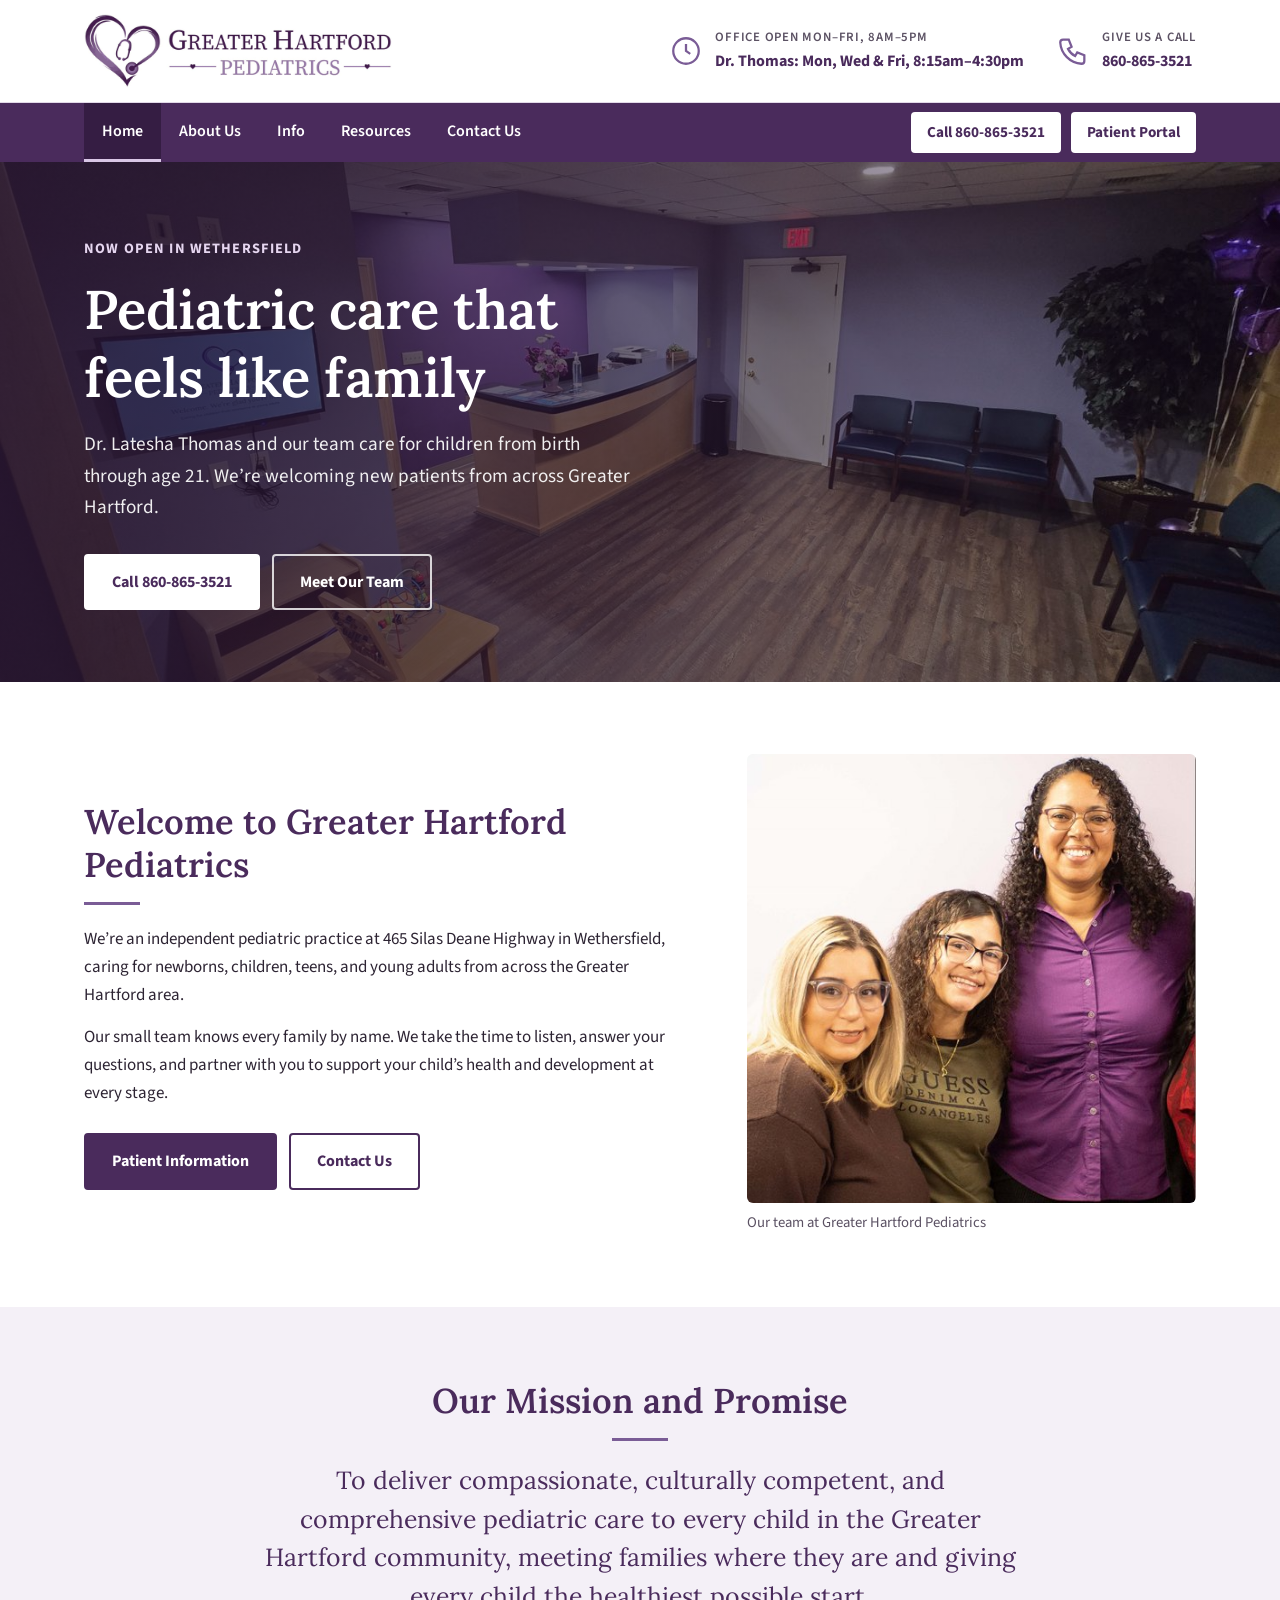
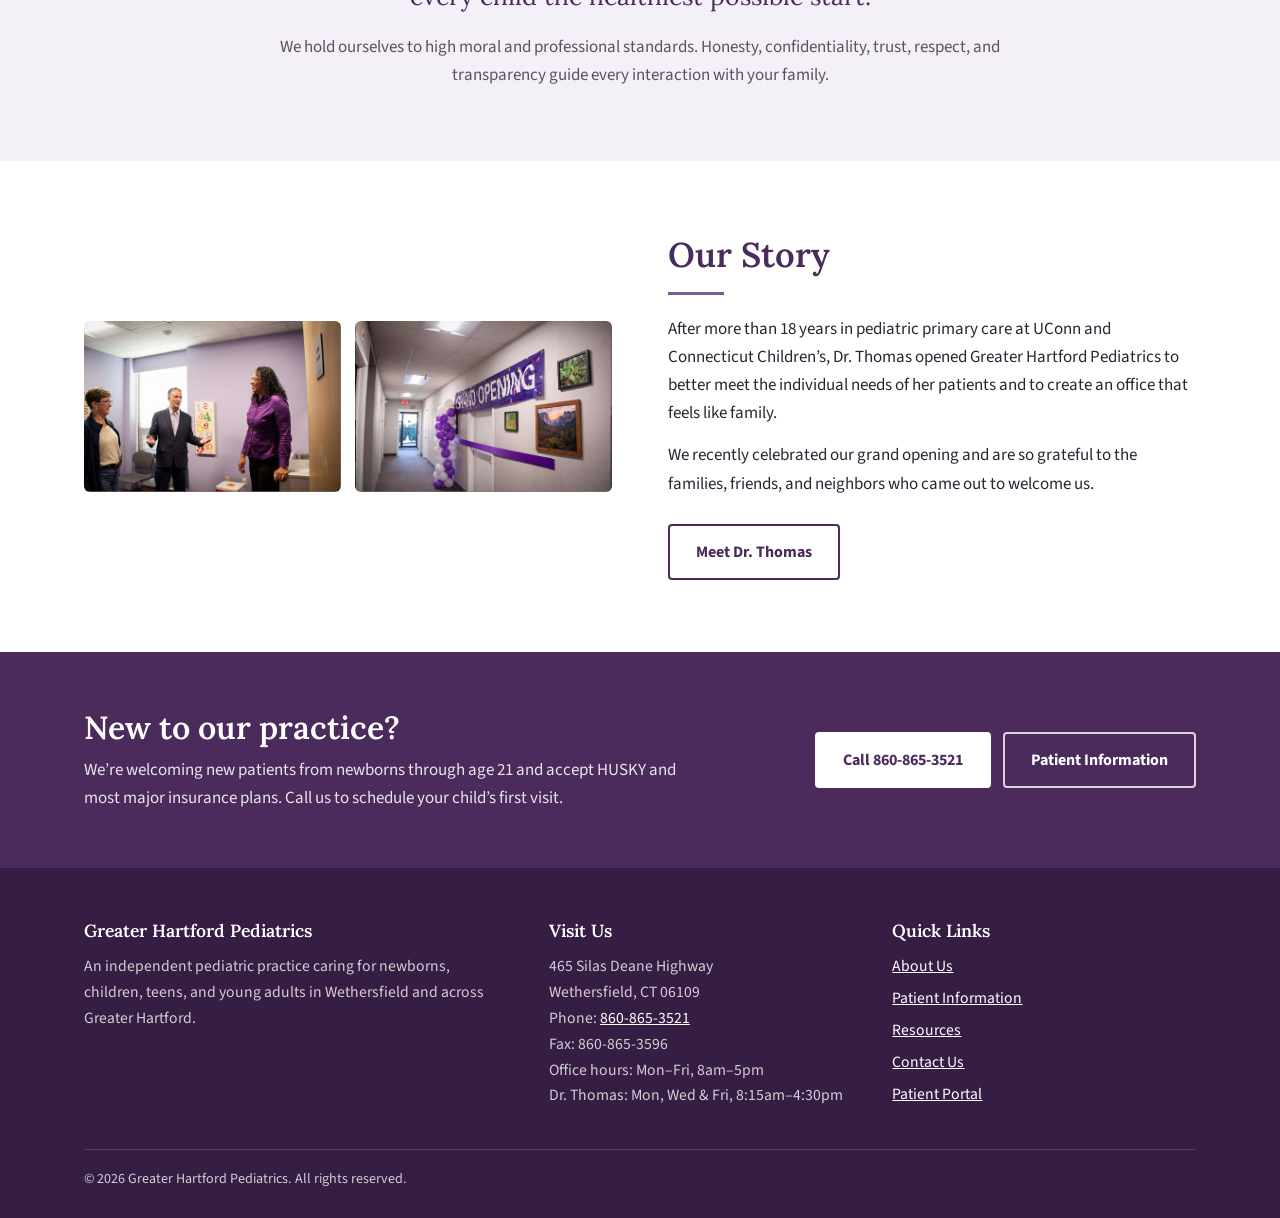
==== commit 2d4c57bd: "Add files via upload" ====
--- a/index.html
+++ b/index.html
@@ -4,10 +4,10 @@
 <meta charset="UTF-8" />
 <meta name="viewport" content="width=device-width, initial-scale=1, viewport-fit=cover" />
 <title>Greater Hartford Pediatrics | Pediatrician in Wethersfield, CT</title>
-<meta name="description" content="Greater Hartford Pediatrics, 465 Silas Deane Highway, Wethersfield, CT. Compassionate pediatric care for children from newborn through age 21. Call 860-865-3521." />
+<meta name="description" content="Greater Hartford Pediatrics, 465 Silas Deane Highway, Wethersfield, CT. Dr. Latesha Thomas and team care for children from newborn through age 21. Call 860-865-3521." />
 <link rel="preconnect" href="https://fonts.googleapis.com" />
 <link rel="preconnect" href="https://fonts.gstatic.com" crossorigin />
-<link href="https://fonts.googleapis.com/css2?family=Nunito:wght@400;600;700;800&display=swap" rel="stylesheet" />
+<link href="https://fonts.googleapis.com/css2?family=Lora:wght@500;600;700&family=Source+Sans+3:wght@400;600;700&display=swap" rel="stylesheet" />
 <link rel="stylesheet" href="styles.css" />
 <link rel="icon" type="image/png" href="images/favicon.png" />
 <link rel="apple-touch-icon" href="images/apple-touch-icon.png" />
@@ -15,167 +15,137 @@
 <body>
 <a href="#main" class="skip-link">Skip to main content</a>
 
-<!-- ══ NAV ══════════════════════════════════ -->
-<nav class="site-nav" aria-label="Main">
-  <div class="nav-inner">
-    <a href="index.html" class="nav-brand" aria-label="Greater Hartford Pediatrics home">
-      <img src="images/logo-horizontal.png" alt="Greater Hartford Pediatrics" />
-    </a>
+<header class="masthead">
+  <div class="wrap">
+    <a href="index.html" class="brand" aria-label="Greater Hartford Pediatrics home"><img src="images/logo-horizontal.png" alt="Greater Hartford Pediatrics" /></a>
+    <div class="contact-blocks">
+      <div class="cblock hide-md">
+        <svg viewBox="0 0 24 24" fill="none" stroke="currentColor" stroke-width="1.6" aria-hidden="true"><circle cx="12" cy="12" r="9"/><path d="M12 7v5l3 2"/></svg>
+        <div><small>Office open Mon–Fri, 8am–5pm</small><strong>Dr. Thomas: Mon, Wed &amp; Fri, 8:15am–4:30pm</strong></div>
+      </div>
+      <a class="cblock" href="tel:+18608653521">
+        <svg viewBox="0 0 24 24" fill="none" stroke="currentColor" stroke-width="1.6" aria-hidden="true"><path d="M5 4h4l2 5-2.5 1.5a11 11 0 0 0 5 5L15 13l5 2v4a2 2 0 0 1-2 2A16 16 0 0 1 3 6a2 2 0 0 1 2-2"/></svg>
+        <div><small>Give us a call</small><strong>860-865-3521</strong></div>
+      </a>
+    </div>
+  </div>
+</header>
+
+<nav class="navbar" aria-label="Main">
+  <div class="wrap">
     <button class="menu-toggle" aria-expanded="false" aria-controls="nav-links">Menu</button>
     <ul class="nav-links" id="nav-links">
       <li><a href="index.html" aria-current="page">Home</a></li>
       <li><a href="about.html">About Us</a></li>
+      <li><a href="info.html">Info</a></li>
       <li><a href="resources.html">Resources</a></li>
       <li><a href="contact.html">Contact Us</a></li>
-      <li><a href="https://portal.letsdevelo.com/ghpediatrics" class="portal-link" target="_blank" rel="noopener noreferrer">Patient Portal</a></li>
     </ul>
+    <div class="nav-cta">
+      <a href="tel:+18608653521" class="hide-sm">Call 860-865-3521</a>
+      <a href="https://portal.letsdevelo.com/ghpediatrics" target="_blank" rel="noopener noreferrer">Patient Portal</a>
+    </div>
   </div>
 </nav>
 
 <main id="main">
-<section id="page-home" data-page="home" aria-label="Home">
-
-  <div class="hero hero-split">
-    <div class="hero-inner">
-      <div>
-      <div class="hero-chip"><span aria-hidden="true">🌸</span> Now accepting pre-registration</div>
-      <h1>Exceptional Pediatric Care <span>for Greater Hartford Families</span></h1>
-      <p class="hero-sub">
-        A warm, welcoming, independent pediatric practice dedicated to the health and happiness of your children, from newborns through young adults. Opening before the end of 2026.
-      </p>
-      <div class="btn-row">
-        <a href="https://forms.gle/T2b1rYKg3tCvn9UZ8" target="_blank" rel="noopener noreferrer" class="btn btn-primary">📩 Pre-Register Your Family</a>
-        <a href="https://portal.letsdevelo.com/ghpediatrics" target="_blank" rel="noopener noreferrer" class="btn btn-secondary">Open Patient Portal</a>
-      </div>
-      </div>
-      <div class="hero-photo">
-        <img src="images/office-waiting-room.jpg" alt="The bright, welcoming waiting room at Greater Hartford Pediatrics, with a welcome screen and front desk" />
-        <div class="about-float">
-          <div class="af-icon" aria-hidden="true">👋</div>
-          <div><strong>Welcome, we’re glad you’re here</strong><span>465 Silas Deane Hwy, Wethersfield</span></div>
+<div>
+  <section class="hero" style="background-image: url('images/office-waiting-room.jpg');" aria-label="Welcome">
+    <div class="wrap">
+      <div class="hero-text">
+        <span class="open-tag">Now open in Wethersfield</span>
+        <h1>Pediatric care that feels like family</h1>
+        <p>Dr. Latesha Thomas and our team care for children from birth through age 21. We’re welcoming new patients from across Greater Hartford.</p>
+        <div class="btns">
+          <a href="tel:+18608653521" class="btn btn-white">Call 860-865-3521</a>
+          <a href="about.html" class="btn btn-ghost">Meet Our Team</a>
         </div>
       </div>
     </div>
-  </div>
+  </section>
 
-  <div class="opening-strip">
-    <div class="os-item"><strong>Newborn–21</strong><span>Ages we care for</span></div>
-    <div class="os-divider"></div>
-    <div class="os-item"><strong>Board-Certified</strong><span>Pediatrician</span></div>
-    <div class="os-divider"></div>
-    <div class="os-item"><strong>18+ Years</strong><span>Caring for children</span></div>
-    <div class="os-divider"></div>
-    <div class="os-item"><strong>Wethersfield, CT</strong><span>Serving Greater Hartford</span></div>
-    <div class="os-divider"></div>
-    <div class="os-item"><strong>HUSKY &amp; Major Plans</strong><span>Insurance accepted</span></div>
-  </div>
-
-  <div class="about">
-    <div class="about-visual">
-      <div class="about-blob photo">
-        <img src="images/office-front-desk.jpg" alt="Our front desk and kid-sized play table" />
-      </div>
-      <div class="about-float">
-        <div class="af-icon" aria-hidden="true">💜</div>
-        <div>
-          <strong>Family-Centered Care</strong>
-          <span>Your child’s wellbeing is our mission</span>
+  <section>
+    <div class="wrap split wide-left">
+      <div>
+        <h2 class="title">Welcome to Greater Hartford Pediatrics</h2>
+        <hr class="rule" />
+        <p>We’re an independent pediatric practice at 465 Silas Deane Highway in Wethersfield, caring for newborns, children, teens, and young adults from across the Greater Hartford area.</p>
+        <p>Our small team knows every family by name. We take the time to listen, answer your questions, and partner with you to support your child’s health and development at every stage.</p>
+        <div class="btns" style="margin-top: 26px;">
+          <a href="info.html" class="btn btn-solid">Patient Information</a>
+          <a href="contact.html" class="btn btn-line">Contact Us</a>
         </div>
       </div>
-    </div>
-    <div class="about-content">
-      <span class="section-label">About our practice</span>
-      <h2>A Practice Built Around Your Child’s Best Health</h2>
-      <p>Greater Hartford Pediatrics is an independent pediatric practice committed to compassionate, culturally sensitive, whole-child care. Every child deserves personal attention and a physician who truly knows them and their family.</p>
-      <p>Our mission is to give every child in the Greater Hartford community the healthiest possible start, meeting families where they are.</p>
-      <ul class="about-list">
-        <li><span class="check" aria-hidden="true">✓</span> Board-certified pediatrician with more than 18 years of experience</li>
-        <li><span class="check" aria-hidden="true">✓</span> Caring for newborns through young adults (0–21 years)</li>
-        <li><span class="check" aria-hidden="true">✓</span> Same-day and next-day sick visit appointments</li>
-        <li><span class="check" aria-hidden="true">✓</span> Telehealth visits available</li>
-        <li><span class="check" aria-hidden="true">✓</span> Most major insurance plans accepted, including HUSKY/Medicaid</li>
-      </ul>
-      <a href="about.html" class="btn btn-secondary">Meet our team</a>
-    </div>
-  </div>
-
-
-  <section class="gallery" aria-labelledby="gallery-title">
-    <div class="section-header">
-      <span class="section-label">Step inside</span>
-      <h2 id="gallery-title">A Space Made for Kids and Families</h2>
-      <p>From the play table in our waiting room to our care team’s station, every corner of our office was set up to help children feel at ease.</p>
-    </div>
-    <div class="gallery-grid">
-      <figure><img src="images/office-front-desk.jpg" alt="Kid-sized table and toys beside the front desk" style="object-position: 28% 50%;" /><figcaption><strong>A friendly hello</strong><span>Our front desk team greets every family, and little ones can play while they wait.</span></figcaption></figure>
-      <figure><img src="images/office-waiting-room.jpg" alt="Waiting room with comfortable seating" style="object-position: 72% 50%;" /><figcaption><strong>Room to relax</strong><span>A calm, comfortable waiting area for parents, siblings, and grandparents.</span></figcaption></figure>
-      <figure><img src="images/office-care-station.jpg" alt="Care team station with height scale and vision chart" style="object-position: 45% 50%;" /><figcaption><strong>Our care team’s home base</strong><span>Where our medical assistants check growth, vision, and vitals with a gentle touch.</span></figcaption></figure>
-    </div>
-  </section>
-  <section class="services" style="background: var(--surface);">
-    <div class="section-header">
-      <span class="section-label">What we provide</span>
-      <h2>Comprehensive Pediatric Services</h2>
-      <p>Everything your child needs, from their very first well visit through the teen and young adult years, in one caring practice.</p>
-    </div>
-    <div class="services-grid">
-      <div class="svc-card"><div class="svc-icon" aria-hidden="true">📋</div><h3>Well-Child Visits</h3><p>Regular check-ups with growth monitoring, developmental screening, and preventive guidance at every stage.</p></div>
-      <div class="svc-card"><div class="svc-icon" aria-hidden="true">🤒</div><h3>Sick Visits</h3><p>Same-day and next-day appointments for illness, infections, minor injuries, and urgent concerns.</p></div>
-      <div class="svc-card"><div class="svc-icon" aria-hidden="true">💉</div><h3>Immunizations</h3><p>The full recommended vaccine schedule and seasonal flu shots to keep your child protected.</p></div>
-      <div class="svc-card"><div class="svc-icon" aria-hidden="true">🌙</div><h3>Newborn Care</h3><p>Early newborn visits, feeding and breastfeeding support, and guidance for new families.</p></div>
-      <div class="svc-card"><div class="svc-icon" aria-hidden="true">🧠</div><h3>Developmental Screenings</h3><p>Early identification of developmental delays, autism concerns, learning differences, and behavioral needs.</p></div>
-      <div class="svc-card"><div class="svc-icon" aria-hidden="true">🌬️</div><h3>Asthma Care</h3><p>Personalized asthma action plans, inhaler teaching, trigger counseling, and coordination with school nurses.</p></div>
-      <div class="svc-card"><div class="svc-icon" aria-hidden="true">🥗</div><h3>Healthy Weight &amp; Nutrition</h3><p>Supportive, family-based care for healthy growth, nutrition, and physical activity.</p></div>
-      <div class="svc-card"><div class="svc-icon" aria-hidden="true">💬</div><h3>Behavioral &amp; Mental Health</h3><p>Screening and care for ADHD, anxiety, and depression, with connections to counseling when needed.</p></div>
-      <div class="svc-card"><div class="svc-icon" aria-hidden="true">🤝</div><h3>Adolescent Medicine</h3><p>Confidential, respectful care for teens and young adults, including support for the transition to adult care.</p></div>
-      <div class="svc-card"><div class="svc-icon" aria-hidden="true">🏃</div><h3>Sports &amp; School Physicals</h3><p>School, camp, and sports clearance physicals to keep your child active and ready.</p></div>
-      <div class="svc-card"><div class="svc-icon" aria-hidden="true">💻</div><h3>Telehealth Visits</h3><p>Video appointments for follow-ups, medication checks, and non-urgent questions.</p></div>
-      <div class="svc-card"><div class="svc-icon" aria-hidden="true">🏥</div><h3>Specialist Coordination</h3><p>Referrals to and follow-up with Connecticut Children’s specialists when your child needs extra care.</p></div>
+      <figure>
+        <div class="photo"><img src="images/team.jpg" alt="Dr. Latesha Thomas with medical assistants Kassandra Reyes and Genesis Peña Perez" style="aspect-ratio: 1 / 1; object-position: 50% 30%;" /></div>
+        <figcaption>Our team at Greater Hartford Pediatrics</figcaption>
+      </figure>
     </div>
   </section>
 
-  <section class="services" style="padding-top: 72px; padding-bottom: 0;" aria-label="Patient portal">
-    <div class="portal-band" style="padding: 0;">
-      <div class="portal-card">
-        <div>
-          <h2>Patient Portal</h2>
-          <p>Message our office, request appointments, and view your child’s health information securely online.</p>
-        </div>
-        <a href="https://portal.letsdevelo.com/ghpediatrics" target="_blank" rel="noopener noreferrer" class="btn btn-primary">Open Patient Portal</a>
+  <section class="tint">
+    <div class="wrap promise center">
+      <h2 class="title">Our Mission and Promise</h2>
+      <hr class="rule" />
+      <blockquote>To deliver compassionate, culturally competent, and comprehensive pediatric care to every child in the Greater Hartford community, meeting families where they are and giving every child the healthiest possible start.</blockquote>
+      <p class="muted">We hold ourselves to high moral and professional standards. Honesty, confidentiality, trust, respect, and transparency guide every interaction with your family.</p>
+    </div>
+  </section>
+
+  <section>
+    <div class="wrap split">
+      <div class="story-photos">
+        <figure><img src="images/grand-opening-tour.jpg" alt="Dr. Thomas showing guests around the office" /></figure>
+        <figure><img src="images/grand-opening-hallway.jpg" alt="Grand opening banner and balloons in the office hallway" /></figure>
+      </div>
+      <div>
+        <h2 class="title">Our Story</h2>
+        <hr class="rule" />
+        <p>After more than 18 years in pediatric primary care at UConn and Connecticut Children’s, Dr. Thomas opened Greater Hartford Pediatrics to better meet the individual needs of her patients and to create an office that feels like family.</p>
+        <p>We recently celebrated our grand opening and are so grateful to the families, friends, and neighbors who came out to welcome us.</p>
+        <div class="btns" style="margin-top: 26px;"><a href="about.html" class="btn btn-line">Meet Dr. Thomas</a></div>
       </div>
     </div>
   </section>
-  <div style="height: 80px;"></div>
 
-  <section class="contact-cta">
-    <h2>Join Our Practice Family</h2>
-    <p>Pre-register your family today to receive priority scheduling when our doors open.</p>
-    <div class="btn-row">
-      <a href="https://forms.gle/T2b1rYKg3tCvn9UZ8" target="_blank" rel="noopener noreferrer" class="btn btn-white-solid">📩 Pre-Register Your Family</a>
-      <a href="contact.html" class="btn btn-outline-white">Contact Us</a>
+  <div class="newpt">
+    <div class="wrap">
+      <div>
+        <h2>New to our practice?</h2>
+        <p>We’re welcoming new patients from newborns through age 21 and accept HUSKY and most major insurance plans. Call us to schedule your child’s first visit.</p>
+      </div>
+      <div class="btns">
+        <a href="tel:+18608653521" class="btn btn-white">Call 860-865-3521</a>
+        <a href="info.html" class="btn btn-ghost">Patient Information</a>
+      </div>
     </div>
-  </section>
-</section>
+  </div>
+</div>
 </main>
 
-<!-- ══ FOOTER ══════════════════════════════ -->
 <footer>
-  <div class="footer-top">
-    <div class="footer-brand">
-      <strong>Greater Hartford Pediatrics</strong>
-      <span>Compassionate pediatric care for Greater Hartford families</span>
+  <div class="wrap">
+    <div class="foot">
+      <div>
+        <h3>Greater Hartford Pediatrics</h3>
+        <p>An independent pediatric practice caring for newborns, children, teens, and young adults in Wethersfield and across Greater Hartford.</p>
+      </div>
+      <div>
+        <h3>Visit Us</h3>
+        <p>465 Silas Deane Highway<br />Wethersfield, CT 06109<br />Phone: <a href="tel:+18608653521">860-865-3521</a><br />Fax: 860-865-3596<br />Office hours: Mon–Fri, 8am–5pm<br />Dr. Thomas: Mon, Wed &amp; Fri, 8:15am–4:30pm</p>
+      </div>
+      <div>
+        <h3>Quick Links</h3>
+        <ul>
+          <li><a href="about.html">About Us</a></li>
+          <li><a href="info.html">Patient Information</a></li>
+          <li><a href="resources.html">Resources</a></li>
+          <li><a href="contact.html">Contact Us</a></li>
+          <li><a href="https://portal.letsdevelo.com/ghpediatrics" target="_blank" rel="noopener noreferrer">Patient Portal</a></li>
+        </ul>
+      </div>
     </div>
-    <nav class="footer-links" aria-label="Footer">
-      <a href="index.html">Home</a>
-      <a href="about.html">About Us</a>
-      <a href="resources.html">Resources</a>
-      <a href="contact.html">Contact Us</a>
-      <a href="https://portal.letsdevelo.com/ghpediatrics" target="_blank" rel="noopener noreferrer">Patient Portal</a>
-    </nav>
-  </div>
-  <div class="footer-bottom">
-    <span>© 2026 Greater Hartford Pediatrics. All rights reserved.</span>
-    <span>465 Silas Deane Highway, Wethersfield, CT 06109 &nbsp;|&nbsp; Phone: <a href="tel:+18608653521" style="color:rgba(255,255,255,.85);">860-865-3521</a> &nbsp;|&nbsp; Fax: 860-865-3596</span>
+    <div class="copy">© 2026 Greater Hartford Pediatrics. All rights reserved.</div>
   </div>
 </footer>
 
--- a/styles.css
+++ b/styles.css
@@ -1,466 +1,210 @@
   *, *::before, *::after { box-sizing: border-box; margin: 0; padding: 0; }
-
   :root {
     color-scheme: light;
-    --white:        #FFFFFF;
-    --surface:      #FFFFFF;
-    --off-white:    #FFFFFF;
-    --orchid-light: #F1EDF4;
-    --orchid:       #D6C5DE;
-    --lavender:     #DDCEE3;
-    --purple:       #BDA2CA;
-    --purple-dark:  #7a5c96;
-    --purple-deeper:#4e3663;
-    --text:         #3d2b4e;
-    --text-muted:   #6c607a;
-    --text-light:   #8f839c;
-    --band-1:       #4e3663;
-    --band-2:       #7a5c96;
-    --footer-bg:    #3d2b4e;
-    --logo-pill:    transparent;
-    --radius: 16px;
-    --shadow: 0 4px 24px rgba(98, 68, 130, .12);
-    --shadow-lg: 0 12px 48px rgba(98, 68, 130, .18);
-    --font: 'Nunito', 'Calibri', 'Segoe UI', system-ui, -apple-system, sans-serif;
-
+    --plum: #4a2b5c;
+    --plum-dark: #351d43;
+    --purple: #7a5c96;
+    --lavender: #f4f0f7;
+    --lavender-2: #e9e1ef;
+    --line: #e2d9e8;
+    --text: #2d2433;
+    --muted: #5b5163;
+    --white: #ffffff;
+    --serif: 'Lora', Georgia, 'Times New Roman', serif;
+    --sans: 'Source Sans 3', 'Segoe UI', system-ui, -apple-system, sans-serif;
     box-sizing: border-box;
     padding-top: env(safe-area-inset-top, 0px);
     padding-bottom: env(safe-area-inset-bottom, 0px);
   }
-
-  html { scroll-behavior: smooth; scroll-padding-top: env(safe-area-inset-top, 0px); }
-  body {
-    font-family: var(--font);
-    background: var(--off-white);
-    color: var(--text);
-    line-height: 1.6;
-    min-height: 100%;
-  }
-  img { max-width: 100%; }
-  a { color: inherit; }
-  :focus-visible { outline: 3px solid var(--purple); outline-offset: 3px; border-radius: 6px; }
-
-  .skip-link {
-    position: absolute; top: -60px; left: 0; z-index: 100;
-    background: var(--band-1); color: #fff; padding: 10px 16px; text-decoration: none;
-  }
+  html { scroll-padding-top: env(safe-area-inset-top, 0px); }
+  body { font-family: var(--sans); font-size: 1.0625rem; color: var(--text); background: var(--white); line-height: 1.65; }
+  img { max-width: 100%; display: block; }
+  a { color: var(--purple); }
+  h1, h2, h3 { font-family: var(--serif); color: var(--plum); font-weight: 600; line-height: 1.25; }
+  :focus-visible { outline: 3px solid var(--purple); outline-offset: 3px; }
+  .wrap { max-width: 1160px; margin: 0 auto; padding: 0 24px; }
+  .skip-link { position: absolute; left: 0; top: -60px; background: var(--plum); color: #fff; padding: 10px 16px; z-index: 50; }
   .skip-link:focus { top: env(safe-area-inset-top, 0px); }
 
-  /* ── NAV ─────────────────────────────── */
-  body::before {
-    content: ""; position: fixed; inset: 0 0 auto; height: env(safe-area-inset-top, 0px);
-    z-index: 10; background: var(--surface);
-  }
-  .site-nav {
-    position: sticky; top: env(safe-area-inset-top, 0px); z-index: 20;
-    background: var(--surface);
-    border-bottom: 1px solid var(--orchid-light);
-    box-shadow: 0 2px 12px rgba(98,68,130,.07);
-  }
-  .nav-inner {
-    max-width: 1240px; margin: 0 auto;
-    padding: 10px 5vw;
-    display: flex; align-items: center; justify-content: space-between; gap: 20px;
-  }
-  .nav-brand {
-    display: inline-flex; align-items: center; text-decoration: none;
-    background: var(--logo-pill); border-radius: 12px; padding: 4px 8px;
-  }
-  .nav-brand img { height: 64px; width: auto; display: block; }
-  .nav-links { display: flex; align-items: center; gap: 4px; list-style: none; }
+  /* Header */
+  body::before { content: ""; position: fixed; inset: 0 0 auto; height: env(safe-area-inset-top, 0px); z-index: 30; background: var(--plum); }
+  .masthead { background: var(--white); border-bottom: 1px solid var(--line); }
+  .masthead .wrap { display: flex; align-items: center; justify-content: space-between; gap: 24px; padding-top: 14px; padding-bottom: 14px; }
+  .brand img { height: 74px; width: auto; }
+  .contact-blocks { display: flex; gap: 32px; }
+  .cblock { display: flex; gap: 12px; align-items: center; text-decoration: none; color: var(--text); }
+  .cblock svg { width: 34px; height: 34px; flex-shrink: 0; color: var(--purple); }
+  .cblock small { display: block; font-size: .8rem; color: var(--muted); text-transform: uppercase; letter-spacing: .06em; font-weight: 600; }
+  .cblock strong { display: block; font-size: 1rem; color: var(--plum); }
+  .cblock div { white-space: nowrap; }
+  .navbar { background: var(--plum); position: sticky; top: env(safe-area-inset-top, 0px); z-index: 20; }
+  .navbar .wrap { display: flex; align-items: center; justify-content: space-between; }
+  .nav-links { list-style: none; display: flex; }
   .nav-links a {
-    display: block; text-decoration: none; color: var(--text-muted);
-    font-weight: 700; font-size: .95rem; padding: 9px 14px; border-radius: 10px;
-    transition: background .2s, color .2s;
-  }
-  .nav-links a:hover { background: var(--orchid-light); color: var(--purple-deeper); }
-  .nav-links a[aria-current="page"] { color: var(--purple-deeper); background: var(--lavender); }
-  .nav-links .portal-link {
-    background: linear-gradient(135deg, #BDA2CA, #7a5c96); color: #fff; margin-left: 8px;
-  }
-  .nav-links .portal-link:hover { background: linear-gradient(135deg, #7a5c96, #4e3663); color: #fff; }
-  .menu-toggle {
-    display: none; background: none; border: 2px solid var(--orchid); border-radius: 10px;
-    color: var(--purple-deeper); font: 700 .9rem var(--font); padding: 8px 14px; cursor: pointer;
-  }
-
-  /* ── SHARED ──────────────────────────── */
-  .section-label {
-    display: inline-block; color: var(--purple-dark);
-    font-size: .85rem; font-weight: 700; letter-spacing: .02em; margin-bottom: 10px;
-  }
-  h1, h2, h3 { color: var(--purple-deeper); line-height: 1.2; }
-  .section-header { text-align: center; margin: 0 auto 52px; max-width: 640px; }
-  .section-header h2 { font-size: clamp(1.8rem, 2.8vw, 2.4rem); font-weight: 800; margin-bottom: 14px; }
-  .section-header p { color: var(--text-muted); line-height: 1.75; }
-  .check {
-    width: 22px; height: 22px; border-radius: 50%;
-    background: var(--lavender); color: var(--purple-dark);
-    display: inline-flex; align-items: center; justify-content: center;
-    font-size: .75rem; font-weight: 800; flex-shrink: 0; margin-top: 2px;
-  }
-  .btn {
-    display: inline-flex; align-items: center; justify-content: center; gap: 8px;
-    padding: 14px 28px; border-radius: 10px; font: 700 .97rem var(--font);
-    text-decoration: none; cursor: pointer; border: 2px solid transparent;
-    transition: transform .15s, box-shadow .2s, background .2s, border-color .2s;
-  }
-  .btn-primary {
-    background: linear-gradient(135deg, #BDA2CA, #7a5c96); color: #fff;
-    box-shadow: 0 4px 16px rgba(98,68,130,.3);
-  }
-  .btn-primary:hover { transform: translateY(-2px); box-shadow: 0 8px 24px rgba(98,68,130,.35); }
-  .btn-secondary { background: var(--surface); color: var(--purple-dark); border-color: var(--orchid); }
-  .btn-secondary:hover { border-color: var(--purple); transform: translateY(-2px); }
-  .btn-white-solid { background: #fff; color: #4e3663; box-shadow: 0 4px 20px rgba(0,0,0,.2); }
-  .btn-white-solid:hover { transform: translateY(-3px); }
-  .btn-outline-white { background: transparent; color: #fff; border-color: rgba(255,255,255,.45); }
-  .btn-outline-white:hover { border-color: #fff; background: rgba(255,255,255,.1); }
-  .btn-row { display: flex; gap: 14px; flex-wrap: wrap; }
-
-  /* ── HERO ────────────────────────────── */
-  .hero {
-    padding: 84px 6vw 76px; text-align: center; position: relative; overflow: hidden;
-    background: linear-gradient(170deg, #FFFFFF 0%, #FAF7FC 100%);
-  }
-  .hero::before, .hero::after { content: ''; position: absolute; border-radius: 50%; pointer-events: none; }
-  .hero::before {
-    top: -120px; left: -120px; width: 500px; height: 500px;
-    background: radial-gradient(circle, var(--lavender) 0%, transparent 70%); opacity: .3;
-  }
-  .hero::after {
-    bottom: -100px; right: -80px; width: 420px; height: 420px;
-    background: radial-gradient(circle, var(--purple) 0%, transparent 65%); opacity: .15;
-  }
-  .hero-inner { position: relative; z-index: 1; max-width: 760px; margin: 0 auto; }
-  .hero-chip {
-    display: inline-flex; align-items: center; gap: 8px;
-    background: var(--surface); border: 1px solid var(--orchid); color: var(--purple-dark);
-    padding: 7px 18px; border-radius: 24px; font-size: .85rem; font-weight: 700;
-    margin-bottom: 28px; box-shadow: var(--shadow);
-  }
-  .hero h1 { font-size: clamp(2.2rem, 5vw, 3.5rem); font-weight: 800; line-height: 1.12; margin-bottom: 22px; }
-  .hero h1 span { color: var(--purple-dark); display: block; }
-  .hero-sub { font-size: 1.12rem; color: var(--text-muted); max-width: 580px; margin: 0 auto 36px; line-height: 1.8; }
-  .hero .btn-row { justify-content: center; }
-
-  .page-hero { padding: 72px 6vw 60px; }
-  .page-hero h1 { font-size: clamp(2rem, 4.2vw, 3rem); }
-
-  /* ── STRIP ───────────────────────────── */
-  .opening-strip {
-    background: linear-gradient(135deg, var(--band-1), var(--band-2));
-    padding: 38px 6vw; display: flex; align-items: center; justify-content: center;
-    gap: 44px; flex-wrap: wrap; text-align: center;
-  }
-  .os-item strong { display: block; font-size: 1.4rem; font-weight: 800; color: #fff; line-height: 1.1; margin-bottom: 4px; }
-  .os-item span { font-size: .85rem; font-weight: 600; color: rgba(255,255,255,.72); }
-  .os-divider { width: 1px; height: 50px; background: rgba(255,255,255,.22); }
-
-  /* ── MISSION / ABOUT ─────────────────── */
-  .about {
-    padding: 96px 6vw; display: grid; grid-template-columns: 1fr 1fr;
-    gap: 72px; align-items: center; max-width: 1200px; margin: 0 auto;
-  }
-  .about-visual { position: relative; }
-  .about-blob {
-    width: 100%; border-radius: 30px 30px 80px 30px;
-    background: linear-gradient(145deg, #DDCEE3, #D6C5DE);
-    min-height: 420px; display: flex; align-items: center; justify-content: center;
-    box-shadow: var(--shadow-lg); position: relative; overflow: hidden;
-  }
-  .about-blob::before {
-    content: ''; position: absolute; top: -60px; right: -60px;
-    width: 220px; height: 220px; border-radius: 50%; background: rgba(255,255,255,.35);
-  }
-  .about-blob::after {
-    content: ''; position: absolute; bottom: -40px; left: -40px;
-    width: 180px; height: 180px; border-radius: 50%; background: rgba(189,162,202,.45);
-  }
-  .about-blob img { width: 58%; max-width: 280px; position: relative; z-index: 1; filter: drop-shadow(0 8px 18px rgba(78,54,99,.18)); }
-  .about-float {
-    position: absolute; bottom: -20px; right: -20px; z-index: 2;
-    background: var(--surface); border-radius: 16px; padding: 16px 20px;
-    box-shadow: var(--shadow-lg); display: flex; align-items: center; gap: 12px;
-  }
-  .af-icon {
-    width: 40px; height: 40px; border-radius: 10px; background: var(--lavender);
-    display: flex; align-items: center; justify-content: center; font-size: 1.2rem;
-  }
-  .about-float strong { display: block; font-size: .92rem; font-weight: 700; color: var(--purple-deeper); }
-  .about-float span { font-size: .8rem; color: var(--text-muted); }
-  .about-content h2 { font-size: clamp(1.8rem, 2.8vw, 2.4rem); font-weight: 800; margin-bottom: 18px; }
-  .about-content p { color: var(--text-muted); line-height: 1.85; margin-bottom: 14px; }
-  .about-list { list-style: none; margin: 24px 0 32px; display: flex; flex-direction: column; gap: 12px; }
-  .about-list li { display: flex; align-items: flex-start; gap: 12px; color: var(--text-muted); }
-
-  /* Mission block */
-  .mission-wrap { background: var(--surface); padding: 96px 6vw; }
-  .mission-grid { max-width: 1100px; margin: 0 auto; display: grid; grid-template-columns: 1.15fr 1fr; gap: 48px; align-items: start; }
-  .mission-statement {
-    font-size: clamp(1.3rem, 2.2vw, 1.65rem); font-weight: 700; color: var(--purple-deeper);
-    line-height: 1.5; padding-left: 24px; border-left: 4px solid var(--purple); margin-bottom: 28px;
-  }
-  .mission-body p { color: var(--text-muted); line-height: 1.85; margin-bottom: 16px; }
-  .vision-card {
-    background: #FAF7FC; border: 1px solid var(--orchid-light); border-radius: 20px;
-    padding: 32px 30px; box-shadow: var(--shadow);
-  }
-  .vision-card h3 { font-size: 1.3rem; font-weight: 800; margin-bottom: 18px; }
-  .vision-card ul { list-style: none; display: flex; flex-direction: column; gap: 14px; }
-  .vision-card li { display: flex; gap: 12px; color: var(--text-muted); line-height: 1.7; }
-  .integrity {
-    margin-top: 22px; padding: 20px 22px; border-radius: 14px;
-    background: var(--lavender); color: var(--purple-deeper);
-  }
-  .integrity strong { display: block; font-size: 1rem; margin-bottom: 4px; }
-  .integrity p { color: var(--text); font-size: .95rem; line-height: 1.7; margin: 0; }
-
-  /* ── SERVICES ────────────────────────── */
-  .services { padding: 96px 6vw; }
-  .services-grid {
-    display: grid; grid-template-columns: repeat(auto-fit, minmax(250px, 1fr));
-    gap: 20px; max-width: 1200px; margin: 0 auto;
-  }
-  .svc-card {
-    background: var(--surface); border: 1px solid var(--orchid-light);
-    border-radius: var(--radius); padding: 28px 24px;
-  }
-  .svc-icon {
-    width: 52px; height: 52px; border-radius: 14px;
-    background: linear-gradient(135deg, #DDCEE3, #D6C5DE);
-    display: flex; align-items: center; justify-content: center;
-    font-size: 1.5rem; margin-bottom: 18px;
-  }
-  .svc-card h3 { font-size: 1.05rem; font-weight: 700; margin-bottom: 8px; }
-  .svc-card p { font-size: .92rem; color: var(--text-muted); line-height: 1.7; }
-
-  /* ── PORTAL BAND ─────────────────────── */
-  .portal-band { padding: 0 6vw 96px; }
-  .portal-card {
-    max-width: 1100px; margin: 0 auto; background: var(--surface);
-    border: 1px solid var(--orchid); border-radius: 24px; box-shadow: var(--shadow);
-    padding: 40px 44px; display: flex; align-items: center; justify-content: space-between; gap: 28px; flex-wrap: wrap;
-  }
-  .portal-card h2 { font-size: 1.6rem; font-weight: 800; margin-bottom: 8px; }
-  .portal-card p { color: var(--text-muted); max-width: 560px; }
-
-  /* ── TEAM ────────────────────────────── */
-  .team { padding: 96px 6vw; background: #FAF7FC; }
-  .team-grid {
-    max-width: 1150px; margin: 0 auto; display: grid;
-    grid-template-columns: 1.3fr 1fr 1fr; gap: 24px; align-items: stretch;
-  }
-  .profile {
-    background: var(--surface); border: 1px solid var(--orchid); border-radius: 22px;
-    padding: 32px 28px; box-shadow: var(--shadow); display: flex; flex-direction: column;
-  }
-  .profile.lead { border-color: var(--purple); }
-  .avatar {
-    width: 104px; height: 104px; border-radius: 50%; margin-bottom: 20px;
-    background: linear-gradient(145deg, #DDCEE3, #BDA2CA);
-    display: flex; align-items: center; justify-content: center;
-    color: #4e3663; font-weight: 800; font-size: 2rem; letter-spacing: .02em;
-    border: 4px solid var(--surface); box-shadow: 0 0 0 2px var(--orchid);
-  }
-  .profile.lead .avatar { width: 128px; height: 128px; font-size: 2.4rem; }
-  .profile h3 { font-size: 1.3rem; font-weight: 800; margin-bottom: 2px; }
-  .profile .role { color: var(--purple-dark); font-weight: 700; margin-bottom: 14px; }
-  .profile p { color: var(--text-muted); font-size: .95rem; line-height: 1.75; margin-bottom: 12px; }
-  .profile .facts { list-style: none; display: flex; flex-direction: column; gap: 8px; margin-top: auto; padding-top: 10px; }
-  .profile .facts li { display: flex; gap: 10px; color: var(--text-muted); font-size: .92rem; }
-  .placeholder { color: var(--text-light); font-style: italic; }
-
-  /* ── RESOURCES ───────────────────────── */
-  .res-nav {
-    display: flex; flex-wrap: wrap; justify-content: center; gap: 10px; margin-top: 28px;
-  }
-  .res-nav a {
-    text-decoration: none; background: var(--surface); border: 1px solid var(--orchid);
-    color: var(--purple-dark); font-weight: 700; font-size: .9rem; padding: 8px 16px; border-radius: 20px;
-  }
-  .res-nav a:hover { border-color: var(--purple); color: var(--purple-deeper); }
-  .res-body { max-width: 1100px; margin: 0 auto; padding: 72px 6vw 96px; display: flex; flex-direction: column; gap: 64px; }
-  .res-section { scroll-margin-top: calc(env(safe-area-inset-top, 0px) + 100px); }
-  .res-head { display: flex; align-items: center; gap: 16px; margin-bottom: 8px; }
-  .res-head .svc-icon { margin: 0; }
-  .res-head h2 { font-size: 1.6rem; font-weight: 800; }
-  .res-intro { color: var(--text-muted); margin: 0 0 22px 68px; max-width: 640px; }
-  .res-list { list-style: none; display: grid; grid-template-columns: repeat(auto-fill, minmax(300px, 1fr)); gap: 16px; }
-  .res-link {
-    display: flex; flex-direction: column; gap: 6px; height: 100%;
-    text-decoration: none; background: var(--surface); border: 1px solid var(--orchid-light);
-    border-radius: 14px; padding: 20px 22px; transition: border-color .2s, box-shadow .2s;
-  }
-  .res-link:hover { border-color: var(--purple); box-shadow: var(--shadow); }
-  .res-link strong { color: var(--purple-deeper); font-size: 1rem; }
-  .res-link span { color: var(--text-muted); font-size: .92rem; line-height: 1.6; }
-  .res-link .src { color: var(--purple-dark); font-size: .82rem; font-weight: 700; margin-top: auto; padding-top: 6px; }
-  .crisis {
-    max-width: 1100px; margin: 0 auto; border-radius: 16px; padding: 20px 24px;
-    background: var(--lavender); color: var(--purple-deeper); display: flex; gap: 14px; align-items: flex-start;
-  }
-  .crisis p { color: var(--text); line-height: 1.7; }
-  .crisis a { color: var(--purple-deeper); font-weight: 800; }
-  .disclaimer { color: var(--text-light); font-size: .88rem; text-align: center; max-width: 720px; margin: 0 auto; }
-
-  /* ── CONTACT ─────────────────────────── */
-  .contact-wrap { padding: 72px 6vw 96px; }
-  .contact-grid { max-width: 1100px; margin: 0 auto; display: grid; grid-template-columns: 1fr 1fr; gap: 48px; align-items: start; }
-  .doctor-hours {
-    background: linear-gradient(135deg, var(--band-1), var(--band-2)); color: #fff;
-    border-radius: 20px; padding: 28px 30px; margin-bottom: 20px; box-shadow: var(--shadow-lg);
-    display: flex; gap: 16px; align-items: flex-start;
-  }
-  .doctor-hours .dh-icon { font-size: 1.8rem; line-height: 1; }
-  .doctor-hours strong { display: block; font-size: 1.2rem; margin-bottom: 4px; }
-  .doctor-hours p { color: rgba(255,255,255,.88); }
-  .info-cards { display: flex; flex-direction: column; gap: 16px; }
-  .info-card {
-    background: var(--surface); border: 1px solid var(--orchid); border-radius: var(--radius);
-    padding: 22px 24px; display: flex; align-items: flex-start; gap: 16px; box-shadow: var(--shadow);
-  }
-  .info-icon {
-    width: 44px; height: 44px; border-radius: 10px; background: var(--lavender);
-    display: flex; align-items: center; justify-content: center; font-size: 1.2rem; flex-shrink: 0;
-  }
-  .info-card h3 { font-size: .98rem; font-weight: 700; margin-bottom: 4px; }
-  .info-card p { font-size: .94rem; color: var(--text-muted); line-height: 1.65; }
-  .info-card a { color: var(--purple-dark); font-weight: 700; }
-  .contact-panel {
-    background: var(--surface); border: 1px solid var(--orchid); border-radius: 24px;
-    padding: 36px 34px; box-shadow: var(--shadow);
-  }
-  .contact-panel h2 { font-size: 1.6rem; font-weight: 800; margin-bottom: 10px; }
-  .contact-panel > p { color: var(--text-muted); margin-bottom: 24px; }
-  .action-list { display: flex; flex-direction: column; gap: 12px; }
-  .action-list .btn { width: 100%; }
-  .urgent {
-    margin-top: 28px; padding-top: 24px; border-top: 1px solid var(--orchid-light);
-    display: flex; flex-direction: column; gap: 12px;
-  }
-  .urgent p { font-size: .93rem; color: var(--text-muted); display: flex; gap: 10px; }
-  .urgent strong { color: var(--purple-deeper); }
-
-  /* ── CTA BAND ────────────────────────── */
-  .contact-cta {
-    background: linear-gradient(135deg, var(--band-1) 0%, var(--band-2) 100%);
-    padding: 88px 6vw; text-align: center; position: relative; overflow: hidden;
-  }
-  .contact-cta::before, .contact-cta::after { content: ''; position: absolute; border-radius: 50%; background: rgba(255,255,255,.05); }
-  .contact-cta::before { width: 500px; height: 500px; top: -200px; right: -80px; }
-  .contact-cta::after { width: 350px; height: 350px; bottom: -150px; left: -80px; }
-  .contact-cta h2 { font-size: clamp(1.8rem, 3vw, 2.5rem); font-weight: 800; color: #fff; margin-bottom: 16px; position: relative; z-index: 1; }
-  .contact-cta p { color: rgba(255,255,255,.82); font-size: 1.05rem; max-width: 520px; margin: 0 auto 34px; line-height: 1.75; position: relative; z-index: 1; }
-  .contact-cta .btn-row { justify-content: center; position: relative; z-index: 1; }
-
-  /* ── FOOTER ──────────────────────────── */
-  footer { background: var(--footer-bg); color: rgba(255,255,255,.65); padding: 48px 6vw 28px; }
-  .footer-top {
-    max-width: 1200px; margin: 0 auto 28px; display: flex; align-items: center; justify-content: space-between;
-    flex-wrap: wrap; gap: 20px; padding-bottom: 28px; border-bottom: 1px solid rgba(255,255,255,.12);
-  }
-  .footer-brand strong { display: block; color: #fff; font-size: 1.05rem; font-weight: 800; margin-bottom: 4px; }
-  .footer-brand span { font-size: .88rem; }
-  .footer-links { display: flex; gap: 22px; flex-wrap: wrap; }
-  .footer-links a { color: rgba(255,255,255,.75); text-decoration: none; font-size: .9rem; }
-  .footer-links a:hover { color: #fff; text-decoration: underline; }
-  .footer-bottom { max-width: 1200px; margin: 0 auto; display: flex; justify-content: space-between; flex-wrap: wrap; gap: 10px; font-size: .84rem; }
-
-  /* ── RESPONSIVE ──────────────────────── */
-  @media (max-width: 1000px) {
-    .team-grid { grid-template-columns: 1fr 1fr; }
-    .profile.lead { grid-column: 1 / -1; }
-  }
-  @media (max-width: 900px) {
+    display: block; color: #fff; text-decoration: none; font-weight: 600; font-size: 1rem;
+    padding: 15px 18px; border-bottom: 3px solid transparent;
+  }
+  .nav-links a:hover { background: var(--plum-dark); }
+  .nav-links a[aria-current="page"] { border-bottom-color: #d9c6e6; background: var(--plum-dark); }
+  .nav-cta { display: flex; gap: 10px; }
+  .nav-cta a { color: var(--plum); background: #fff; text-decoration: none; font-weight: 700; font-size: .95rem; padding: 8px 16px; border-radius: 4px; }
+  .nav-cta a:hover { background: var(--lavender-2); }
+  .menu-toggle { display: none; background: none; border: 1px solid rgba(255,255,255,.5); color: #fff; font: 600 1rem var(--sans); padding: 8px 14px; border-radius: 4px; margin: 8px 0; cursor: pointer; }
+
+  /* Buttons */
+  .btn { display: inline-block; text-decoration: none; font-weight: 700; font-size: 1rem; padding: 13px 26px; border-radius: 4px; border: 2px solid var(--plum); transition: background .15s, color .15s; text-align: center; }
+  .btn-solid { background: var(--plum); color: #fff; }
+  .btn-solid:hover { background: var(--plum-dark); border-color: var(--plum-dark); }
+  .btn-line { background: transparent; color: var(--plum); }
+  .btn-line:hover { background: var(--lavender); }
+  .btn-white { background: #fff; color: var(--plum); border-color: #fff; }
+  .btn-white:hover { background: var(--lavender-2); border-color: var(--lavender-2); }
+  .btn-ghost { background: transparent; color: #fff; border-color: rgba(255,255,255,.8); }
+  .btn-ghost:hover { background: rgba(255,255,255,.12); }
+  .btns { display: flex; flex-wrap: wrap; gap: 12px; }
+
+  /* Pages */
+  section { padding: 72px 0; }
+  .tint { background: var(--lavender); }
+  .page-title { background: var(--lavender); padding: 44px 0; border-bottom: 1px solid var(--line); }
+  .page-title h1 { font-size: clamp(1.9rem, 3.4vw, 2.6rem); }
+  .page-title p { color: var(--muted); margin-top: 6px; max-width: 680px; }
+  h2.title { font-size: clamp(1.6rem, 2.8vw, 2.15rem); margin-bottom: 16px; }
+  .rule { width: 56px; height: 3px; background: var(--purple); margin: 0 0 20px; border: 0; }
+  .center { text-align: center; }
+  .center .rule { margin-left: auto; margin-right: auto; }
+  p + p { margin-top: 14px; }
+  .muted { color: var(--muted); }
+
+  /* Hero */
+  .hero { position: relative; min-height: 520px; display: flex; align-items: center; background: #2b1a35 center/cover no-repeat; padding: 0; }
+  .hero::before { content: ""; position: absolute; inset: 0; background: linear-gradient(90deg, rgba(38,20,48,.88) 0%, rgba(38,20,48,.66) 48%, rgba(38,20,48,.18) 100%); }
+  .hero .wrap { position: relative; width: 100%; }
+  .hero-text { max-width: 560px; color: #fff; padding: 64px 0; }
+  .hero h1 { color: #fff; font-size: clamp(2.2rem, 4.6vw, 3.4rem); margin-bottom: 18px; }
+  .hero p { font-size: 1.2rem; color: rgba(255,255,255,.92); margin-bottom: 30px; }
+  .open-tag { display: inline-block; font-weight: 700; font-size: .9rem; letter-spacing: .08em; text-transform: uppercase; color: #e6d6f0; margin-bottom: 14px; }
+
+  /* Two column */
+  .split { display: grid; grid-template-columns: 1fr 1fr; gap: 56px; align-items: center; }
+  .split.wide-left { grid-template-columns: 1.15fr .85fr; }
+  .photo { border-radius: 6px; overflow: hidden; }
+  .photo img { width: 100%; height: 100%; object-fit: cover; }
+  figure figcaption { font-size: .92rem; color: var(--muted); margin-top: 8px; }
+
+  .promise { max-width: 820px; margin: 0 auto; }
+  .promise blockquote { font-family: var(--serif); font-size: clamp(1.25rem, 2.2vw, 1.55rem); color: var(--plum); line-height: 1.55; margin-bottom: 18px; }
+
+  .story-photos { display: grid; grid-template-columns: 1fr 1fr; gap: 14px; }
+  .story-photos img { aspect-ratio: 3 / 2; object-fit: cover; border-radius: 6px; width: 100%; }
+
+  .newpt { background: var(--plum); color: #fff; padding: 56px 0; }
+  .newpt .wrap { display: flex; align-items: center; justify-content: space-between; gap: 32px; flex-wrap: wrap; }
+  .newpt h2 { color: #fff; font-size: clamp(1.5rem, 2.6vw, 2rem); margin-bottom: 8px; }
+  .newpt p { color: rgba(255,255,255,.88); max-width: 620px; }
+
+  /* About */
+  .doc { display: grid; grid-template-columns: 360px 1fr; gap: 52px; align-items: start; }
+  .doc .photo img { aspect-ratio: 4 / 5; }
+  .doc .credentials { margin-top: 14px; font-size: .98rem; color: var(--muted); }
+  .doc h2 { font-size: clamp(1.8rem, 3vw, 2.3rem); margin-bottom: 4px; }
+  .role { font-weight: 700; color: var(--purple); margin-bottom: 18px; }
+  .cheer { font-family: var(--serif); font-style: italic; color: var(--purple); }
+  .signoff { font-family: var(--serif); font-size: 1.3rem; color: var(--plum); margin-top: 18px; font-weight: 600; }
+  .staff { display: grid; grid-template-columns: 1fr 1fr; gap: 32px; }
+  .staff article { background: #fff; border: 1px solid var(--line); border-radius: 6px; padding: 28px; display: grid; grid-template-columns: 150px 1fr; gap: 24px; align-items: start; }
+  .staff img { width: 150px; aspect-ratio: 4 / 5; object-fit: cover; border-radius: 4px; }
+  .staff h3 { font-size: 1.35rem; }
+  .staff .role { margin-bottom: 12px; font-size: .98rem; }
+  .staff p { font-size: 1rem; }
+  .values { display: grid; grid-template-columns: repeat(3, 1fr); gap: 28px; margin-top: 36px; }
+  .values div { border-top: 3px solid var(--purple); padding-top: 16px; }
+  .values h3 { font-size: 1.2rem; margin-bottom: 8px; }
+  .values p { color: var(--muted); font-size: 1rem; }
+
+  /* Info */
+  .facts { display: grid; grid-template-columns: repeat(3, 1fr); gap: 28px; }
+  .facts div { background: #fff; border: 1px solid var(--line); border-left: 4px solid var(--purple); border-radius: 4px; padding: 22px 24px; }
+  .facts h3 { font-size: 1.15rem; margin-bottom: 6px; }
+  .facts p { color: var(--muted); font-size: 1rem; }
+  .tour { display: grid; grid-template-columns: repeat(2, 1fr); gap: 22px; margin-top: 32px; }
+  .tour img { aspect-ratio: 3 / 2; object-fit: cover; border-radius: 6px; width: 100%; }
+  .tour figcaption strong { color: var(--plum); display: block; font-size: 1.02rem; }
+  .svc { display: grid; grid-template-columns: repeat(3, 1fr); gap: 0 40px; margin-top: 28px; }
+  .svc div { padding: 18px 0; border-bottom: 1px solid var(--line); }
+  .svc h3 { font-size: 1.12rem; margin-bottom: 4px; }
+  .svc p { color: var(--muted); font-size: .98rem; }
+  .portal { border: 1px solid var(--line); background: var(--lavender); border-radius: 6px; padding: 32px 36px; display: flex; justify-content: space-between; align-items: center; gap: 24px; flex-wrap: wrap; }
+  .portal h2 { font-size: 1.6rem; margin-bottom: 4px; }
+
+  /* Resources */
+  .crisis { border-left: 4px solid var(--plum); background: var(--lavender); padding: 16px 20px; border-radius: 4px; margin-bottom: 44px; }
+  .res-jump { display: flex; flex-wrap: wrap; gap: 8px 22px; margin-top: 14px; }
+  .res-jump a { font-weight: 600; }
+  .res-group { margin-bottom: 48px; scroll-margin-top: calc(env(safe-area-inset-top, 0px) + 70px); }
+  .res-group h2 { font-size: 1.6rem; margin-bottom: 4px; }
+  .res-group > p { color: var(--muted); margin-bottom: 16px; }
+  .res-list { list-style: none; display: grid; grid-template-columns: 1fr 1fr; gap: 0 40px; }
+  .res-list li { border-bottom: 1px solid var(--line); padding: 14px 0; }
+  .res-list a { font-weight: 700; font-size: 1.05rem; text-decoration: none; color: var(--plum); }
+  .res-list a:hover { text-decoration: underline; }
+  .res-list span { display: block; color: var(--muted); font-size: .98rem; }
+  .res-list em { font-style: normal; color: var(--purple); font-size: .88rem; font-weight: 600; }
+  .note { color: var(--muted); font-size: .95rem; border-top: 1px solid var(--line); padding-top: 20px; }
+
+  /* Contact */
+  .contact-grid { display: grid; grid-template-columns: 1fr 1fr; gap: 56px; align-items: start; }
+  .hours-box { background: var(--plum); color: #fff; border-radius: 6px; padding: 24px 26px; margin-bottom: 28px; }
+  .hours-box strong { font-family: var(--serif); font-size: 1.25rem; font-weight: 600; display: block; margin-bottom: 4px; }
+  .hours-box p { color: rgba(255,255,255,.88); }
+  dl.details { display: grid; grid-template-columns: 130px 1fr; gap: 14px 18px; }
+  dl.details dt { font-weight: 700; color: var(--plum); }
+  dl.details dd { color: var(--text); }
+  .help { border: 1px solid var(--line); border-radius: 6px; padding: 30px; }
+  .help h2 { font-size: 1.6rem; margin-bottom: 18px; }
+  .help .btn { display: block; margin-bottom: 10px; }
+  .urgent { margin-top: 22px; border-top: 1px solid var(--line); padding-top: 18px; }
+  .urgent p { font-size: .98rem; margin-top: 10px; }
+  .urgent strong { color: var(--plum); }
+  .contact-photo img { width: 100%; aspect-ratio: 21 / 8; object-fit: cover; object-position: 50% 55%; border-radius: 6px; margin-bottom: 44px; }
+
+  /* Footer */
+  footer { background: var(--plum-dark); color: rgba(255,255,255,.78); padding: 52px 0 26px; font-size: .98rem; }
+  .foot { display: grid; grid-template-columns: 1.4fr 1fr 1fr; gap: 40px; }
+  footer h3 { color: #fff; font-size: 1.1rem; margin-bottom: 12px; }
+  footer a { color: #fff; }
+  footer ul { list-style: none; }
+  footer li { margin-bottom: 6px; }
+  .copy { border-top: 1px solid rgba(255,255,255,.15); margin-top: 36px; padding-top: 18px; font-size: .88rem; }
+
+  @media (max-width: 980px) {
+    .contact-blocks .cblock.hide-md { display: none; }
+    .staff { grid-template-columns: 1fr; }
+    .svc { grid-template-columns: 1fr 1fr; }
+  }
+  @media (max-width: 860px) {
+    .masthead .wrap { justify-content: center; }
+    .contact-blocks { display: none; }
     .menu-toggle { display: inline-block; }
-    .nav-links {
-      display: none; position: absolute; left: 0; right: 0; top: 100%;
-      flex-direction: column; align-items: stretch; gap: 4px;
-      background: var(--surface); border-bottom: 1px solid var(--orchid); padding: 12px 5vw 18px;
-      box-shadow: var(--shadow);
-    }
+    .navbar .wrap { flex-wrap: wrap; }
+    .nav-links { display: none; width: 100%; flex-direction: column; padding-bottom: 10px; }
     .nav-links.open { display: flex; }
-    .nav-links .portal-link { margin-left: 0; text-align: center; }
-    .about, .mission-grid, .contact-grid { grid-template-columns: 1fr; gap: 48px; }
-    .os-divider { display: none; }
-    .about-float { right: 12px; }
-    .res-intro { margin-left: 0; }
-  }
-  @media (max-width: 640px) {
-    .nav-brand img { height: 48px; }
-    .team-grid { grid-template-columns: 1fr; }
-    .hero { padding: 56px 6vw; }
-    .btn-row .btn { width: 100%; }
-    .portal-card { padding: 30px 24px; }
-    .portal-card .btn { width: 100%; }
-    .about-blob { min-height: 320px; }
-  }
-
-  /* ── PHOTOS / HUMAN TOUCH ────────────── */
-  .hero-split { text-align: left; padding: 72px 6vw 80px; }
-  .hero-split .hero-inner {
-    max-width: 1200px; display: grid; grid-template-columns: 1.05fr 1fr; gap: 56px; align-items: center;
-  }
-  .hero-split .hero-sub { margin-left: 0; }
-  .hero-split h1 { font-size: clamp(2rem, 3.8vw, 3rem); }
-  .hero-split .btn-row { justify-content: flex-start; }
-  .hero-photo { position: relative; }
-  .hero-photo img {
-    display: block; width: 100%; aspect-ratio: 5 / 4; object-fit: cover; object-position: 18% 50%;
-    border-radius: 28px 28px 90px 28px; box-shadow: var(--shadow-lg);
-  }
-  .hero-photo .about-float { left: -24px; right: auto; bottom: 28px; }
-  .about-blob.photo { padding: 0; }
-  .about-blob.photo::before, .about-blob.photo::after { display: none; }
-  .about-blob.photo img {
-    width: 100%; max-width: none; height: 100%; min-height: 420px; object-fit: cover; object-position: 30% 50%;
-    position: absolute; inset: 0; filter: none;
-  }
-  .gallery { padding: 0 6vw 96px; }
-  .gallery-grid { max-width: 1200px; margin: 0 auto; display: grid; grid-template-columns: repeat(3, 1fr); gap: 24px; }
-  .gallery figure {
-    background: var(--surface); border: 1px solid var(--orchid-light); border-radius: 22px;
-    overflow: hidden; box-shadow: var(--shadow);
-  }
-  .gallery img { display: block; width: 100%; aspect-ratio: 4 / 3; object-fit: cover; }
-  .gallery figcaption { padding: 18px 22px 22px; }
-  .gallery figcaption strong { display: block; color: var(--purple-deeper); font-size: 1.05rem; margin-bottom: 4px; }
-  .gallery figcaption span { color: var(--text-muted); font-size: .93rem; line-height: 1.6; }
-  .welcome-note { padding: 80px 6vw 0; background: var(--surface); }
-  .note-card {
-    max-width: 1100px; margin: 0 auto; display: grid; grid-template-columns: 1fr 1.25fr; gap: 0;
-    background: #FAF7FC; border: 1px solid var(--orchid); border-radius: 28px; overflow: hidden; box-shadow: var(--shadow);
-  }
-  .note-card img { width: 100%; height: 100%; min-height: 360px; object-fit: cover; object-position: 22% 50%; display: block; }
-  .note-body { padding: 44px 46px; }
-  .note-body h2 { font-size: clamp(1.6rem, 2.4vw, 2rem); font-weight: 800; margin-bottom: 18px; }
-  .note-body p { color: var(--text); line-height: 1.85; margin-bottom: 14px; }
-  .signature { margin-top: 22px; display: flex; align-items: center; gap: 14px; }
-  .signature .avatar { width: 56px; height: 56px; font-size: 1.1rem; margin: 0; border-width: 3px; }
-  .signature strong { display: block; color: var(--purple-deeper); font-size: 1.05rem; }
-  .signature span { color: var(--text-muted); font-size: .9rem; }
-  .contact-photo { max-width: 1100px; margin: 0 auto 48px; position: relative; }
-  .contact-photo img {
-    display: block; width: 100%; height: clamp(220px, 34vw, 380px); object-fit: cover; object-position: 50% 55%;
-    border-radius: 24px; box-shadow: var(--shadow-lg);
-  }
-  .contact-photo figcaption {
-    position: absolute; left: 20px; bottom: 20px; background: rgba(255,255,255,.94); color: #4e3663;
-    padding: 10px 18px; border-radius: 12px; font-weight: 700; font-size: .95rem; box-shadow: var(--shadow);
-  }
-  @media (max-width: 900px) {
-    .hero-split { text-align: center; }
-    .hero-split .hero-inner, .note-card { grid-template-columns: 1fr; }
-    .hero-split .btn-row { justify-content: center; }
-    .hero-split .hero-sub { margin-left: auto; }
-    .hero-photo .about-float { left: 12px; bottom: -18px; }
-    .gallery-grid { grid-template-columns: 1fr 1fr; }
-    .note-card img { min-height: 240px; max-height: 320px; }
-    .note-body { padding: 32px 26px; }
-  }
-  @media (max-width: 640px) { .gallery-grid { grid-template-columns: 1fr; } }
-  @media (prefers-reduced-motion: reduce) {
-    html { scroll-behavior: auto; }
-    *, *::before, *::after { transition-duration: .01ms !important; animation-duration: .01ms !important; }
-  }
+    .nav-cta { margin: 8px 0; }
+    .split, .split.wide-left, .doc, .contact-grid, .foot { grid-template-columns: 1fr; gap: 32px; }
+    .doc .photo { max-width: 340px; }
+    .facts, .values { grid-template-columns: 1fr; }
+    .res-list { grid-template-columns: 1fr; }
+    .hero { min-height: 460px; }
+    .hero::before { background: rgba(38,20,48,.72); }
+  }
+  @media (max-width: 560px) {
+    .brand img { height: 56px; }
+    .nav-cta a.hide-sm { display: none; }
+    .staff article { grid-template-columns: 1fr; }
+    .staff img { width: 160px; }
+    .svc, .tour, .story-photos { grid-template-columns: 1fr; }
+    .btns .btn { width: 100%; }
+    section { padding: 52px 0; }
+    dl.details { grid-template-columns: 1fr; gap: 2px; }
+    dl.details dd { margin-bottom: 10px; }
+  }
